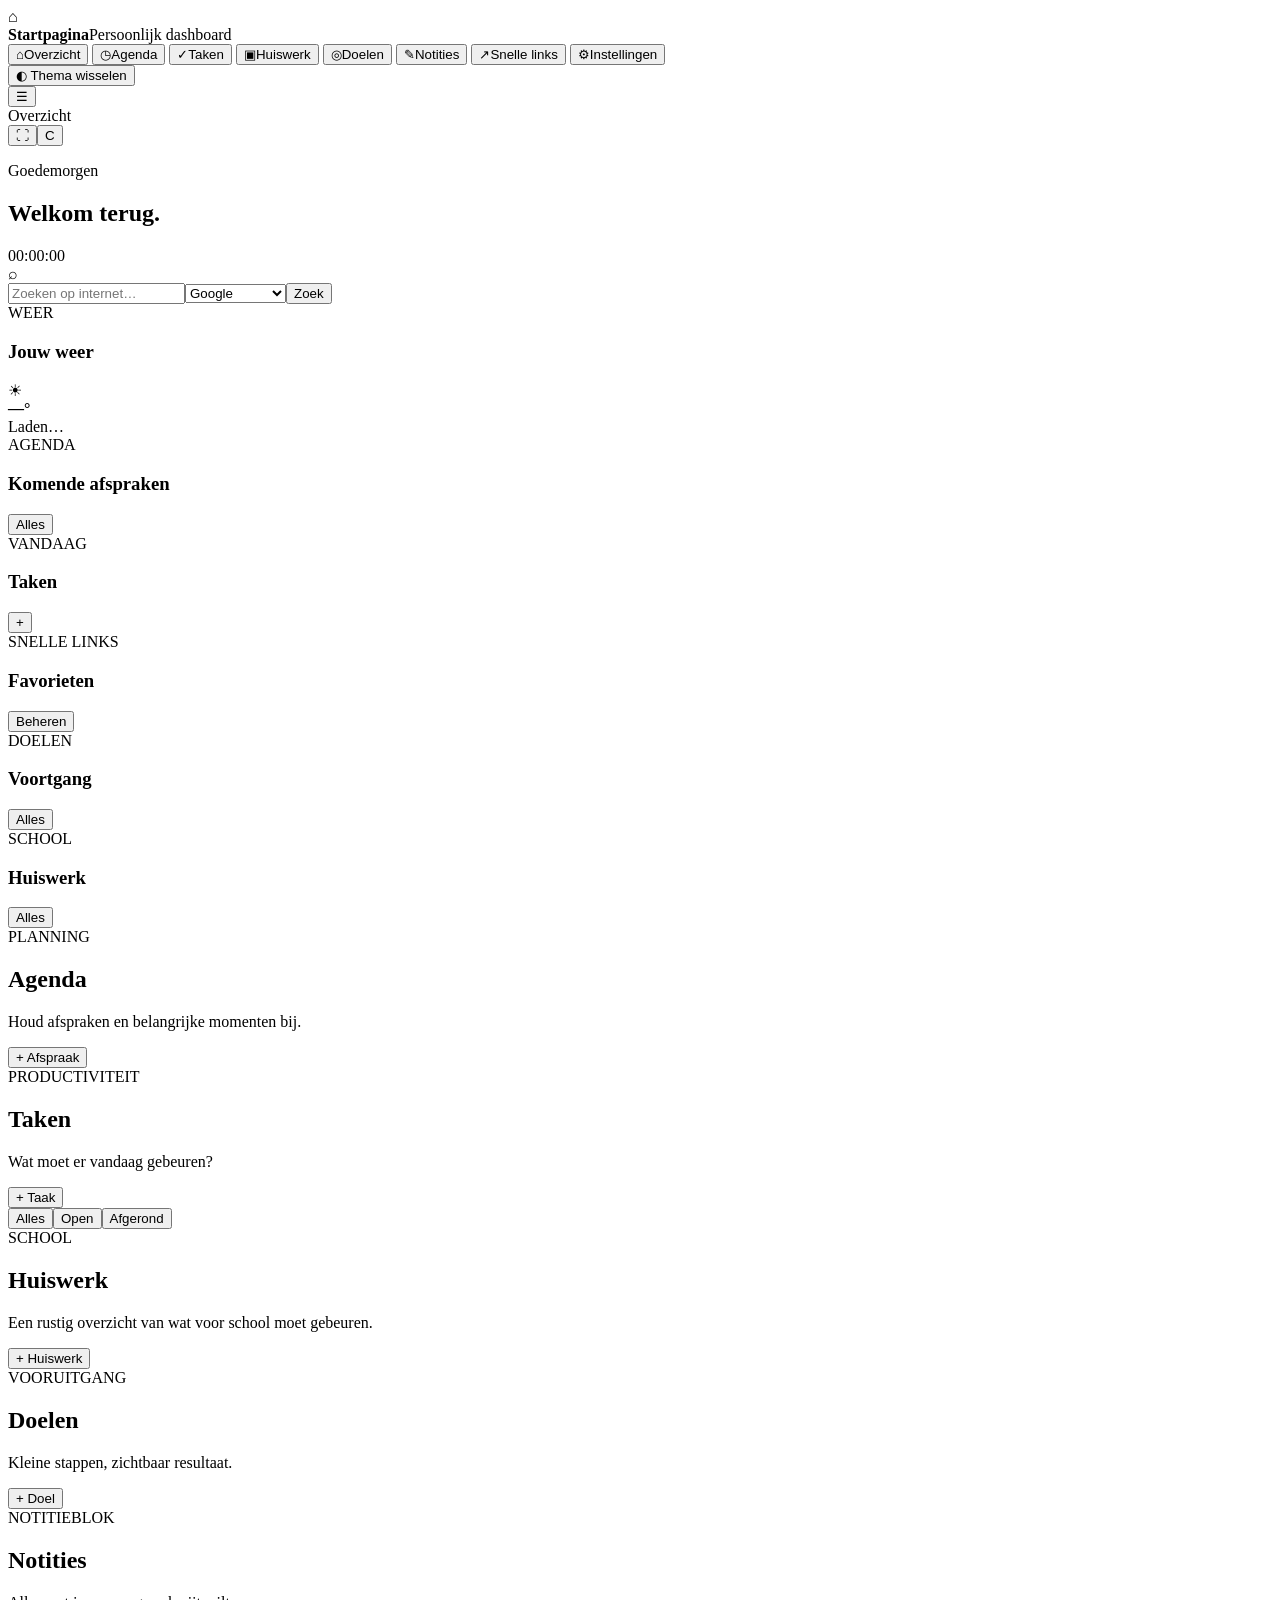
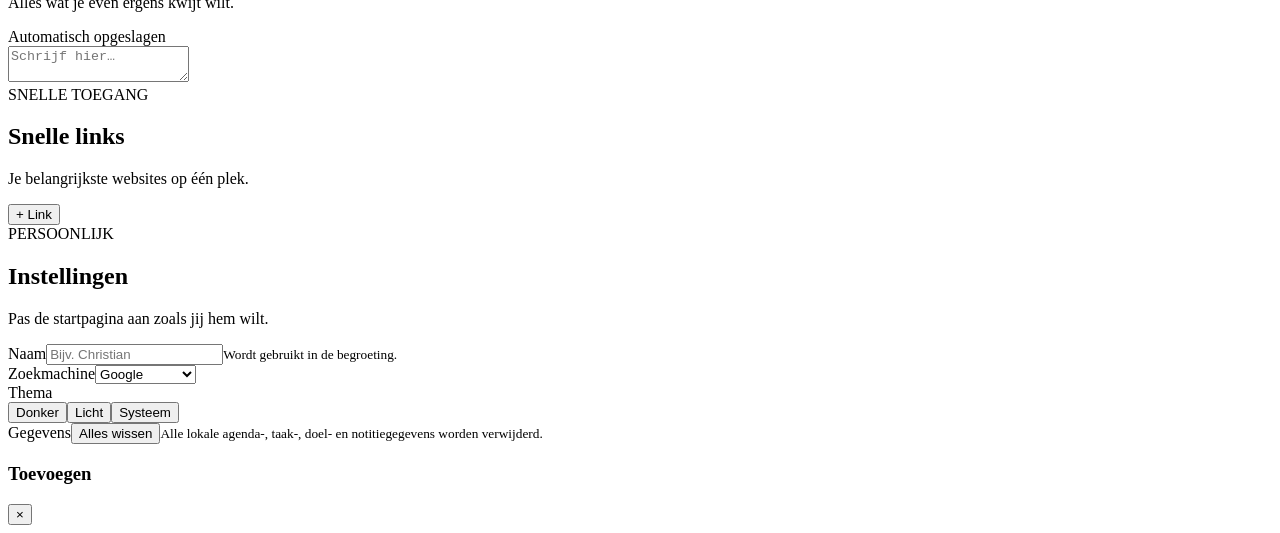
==== index.html @ 48f43acd "Build complete Firefox startpage" ====
<!doctype html>
<html lang="nl">
<head>
<meta charset="utf-8">
<meta name="viewport" content="width=device-width,initial-scale=1">
<meta name="theme-color" content="#0b0f14">
<meta name="description" content="Persoonlijke startpagina voor Firefox">
<title>Mijn Startpagina</title>
<link rel="preconnect" href="https://fonts.googleapis.com">
<link rel="preconnect" href="https://fonts.gstatic.com" crossorigin>
<link href="https://fonts.googleapis.com/css2?family=Inter:wght@400;500;600;700;800&display=swap" rel="stylesheet">
<link rel="stylesheet" href="style.css">
</head>
<body>
<div class="app">
  <aside class="sidebar" id="sidebar">
    <div class="brand"><div class="brand-mark">⌂</div><div><strong>Startpagina</strong><span>Persoonlijk dashboard</span></div></div>
    <nav id="nav">
      <button class="nav-item active" data-view="home"><span>⌂</span>Overzicht</button>
      <button class="nav-item" data-view="agenda"><span>◷</span>Agenda</button>
      <button class="nav-item" data-view="tasks"><span>✓</span>Taken</button>
      <button class="nav-item" data-view="homework"><span>▣</span>Huiswerk</button>
      <button class="nav-item" data-view="goals"><span>◎</span>Doelen</button>
      <button class="nav-item" data-view="notes"><span>✎</span>Notities</button>
      <button class="nav-item" data-view="links"><span>↗</span>Snelle links</button>
      <button class="nav-item" data-view="settings"><span>⚙</span>Instellingen</button>
    </nav>
    <div class="sidebar-bottom"><button class="collapse" id="themeBtn">◐ <span>Thema wisselen</span></button></div>
  </aside>

  <main class="main">
    <header class="topbar">
      <button class="menu" id="menuBtn">☰</button>
      <div class="breadcrumb" id="breadcrumb">Overzicht</div>
      <div class="top-actions"><button class="icon-btn" id="focusBtn" title="Focusmodus">⛶</button><button class="avatar">C</button></div>
    </header>

    <div class="content">
      <section class="view active" id="view-home">
        <div class="hero">
          <div><p class="eyebrow" id="greeting">Goedemorgen</p><h1>Welkom terug<span class="dot">.</span></h1><p class="muted" id="todayText"></p></div>
          <div class="clock" id="clock">00:00:00</div>
        </div>

        <div class="search-card">
          <div class="search-icon">⌕</div><input id="search" autocomplete="off" placeholder="Zoeken op internet…"><select id="engine" aria-label="Zoekmachine"><option value="https://www.google.com/search?q=">Google</option><option value="https://www.bing.com/search?q=">Bing</option><option value="https://duckduckgo.com/?q=">DuckDuckGo</option></select><button id="searchBtn">Zoek</button>
        </div>

        <div class="grid widgets" id="homeWidgets">
          <article class="card widget" data-widget="weather"><div class="card-head"><div><span class="kicker">WEER</span><h3 id="weatherPlace">Jouw weer</h3></div><span class="weather-icon" id="weatherIcon">☀</span></div><div class="weather-main"><strong id="temperature">—°</strong><div><span id="weatherText">Laden…</span><small id="weatherExtra"></small></div></div></article>
          <article class="card widget" data-widget="agenda"><div class="card-head"><div><span class="kicker">AGENDA</span><h3>Komende afspraken</h3></div><button class="link-btn" data-go="agenda">Alles</button></div><div id="agendaPreview" class="list"></div></article>
          <article class="card widget" data-widget="tasks"><div class="card-head"><div><span class="kicker">VANDAAG</span><h3>Taken</h3></div><button class="add-btn" data-add="task">+</button></div><div id="taskPreview" class="list"></div></article>
          <article class="card widget wide" data-widget="quick"><div class="card-head"><div><span class="kicker">SNELLE LINKS</span><h3>Favorieten</h3></div><button class="link-btn" data-go="links">Beheren</button></div><div class="quick-grid" id="quickPreview"></div></article>
          <article class="card widget" data-widget="goals"><div class="card-head"><div><span class="kicker">DOELEN</span><h3>Voortgang</h3></div><button class="link-btn" data-go="goals">Alles</button></div><div id="goalPreview"></div></article>
          <article class="card widget" data-widget="homework"><div class="card-head"><div><span class="kicker">SCHOOL</span><h3>Huiswerk</h3></div><button class="link-btn" data-go="homework">Alles</button></div><div id="homeworkPreview" class="list"></div></article>
        </div>
      </section>

      <section class="view" id="view-agenda"><div class="page-head"><div><span class="kicker">PLANNING</span><h2>Agenda</h2><p class="muted">Houd afspraken en belangrijke momenten bij.</p></div><button class="primary" data-add="event">+ Afspraak</button></div><div id="agendaList" class="cards-list"></div></section>
      <section class="view" id="view-tasks"><div class="page-head"><div><span class="kicker">PRODUCTIVITEIT</span><h2>Taken</h2><p class="muted">Wat moet er vandaag gebeuren?</p></div><button class="primary" data-add="task">+ Taak</button></div><div class="toolbar"><button class="filter active" data-filter="all">Alles</button><button class="filter" data-filter="open">Open</button><button class="filter" data-filter="done">Afgerond</button></div><div id="tasksList" class="cards-list"></div></section>
      <section class="view" id="view-homework"><div class="page-head"><div><span class="kicker">SCHOOL</span><h2>Huiswerk</h2><p class="muted">Een rustig overzicht van wat voor school moet gebeuren.</p></div><button class="primary" data-add="homework">+ Huiswerk</button></div><div id="homeworkList" class="cards-list"></div></section>
      <section class="view" id="view-goals"><div class="page-head"><div><span class="kicker">VOORUITGANG</span><h2>Doelen</h2><p class="muted">Kleine stappen, zichtbaar resultaat.</p></div><button class="primary" data-add="goal">+ Doel</button></div><div id="goalsList" class="goal-grid"></div></section>
      <section class="view" id="view-notes"><div class="page-head"><div><span class="kicker">NOTITIEBLOK</span><h2>Notities</h2><p class="muted">Alles wat je even ergens kwijt wilt.</p></div><span class="save-state" id="noteState">Automatisch opgeslagen</span></div><textarea id="notes" class="notes" placeholder="Schrijf hier…"></textarea></section>
      <section class="view" id="view-links"><div class="page-head"><div><span class="kicker">SNELLE TOEGANG</span><h2>Snelle links</h2><p class="muted">Je belangrijkste websites op één plek.</p></div><button class="primary" data-add="link">+ Link</button></div><div id="linksList" class="link-grid"></div></section>
      <section class="view" id="view-settings"><div class="page-head"><div><span class="kicker">PERSOONLIJK</span><h2>Instellingen</h2><p class="muted">Pas de startpagina aan zoals jij hem wilt.</p></div></div><div class="settings-grid">
        <div class="card setting"><label>Naam</label><input id="nameSetting" placeholder="Bijv. Christian"><small>Wordt gebruikt in de begroeting.</small></div>
        <div class="card setting"><label>Zoekmachine</label><select id="engineSetting"><option value="https://www.google.com/search?q=">Google</option><option value="https://www.bing.com/search?q=">Bing</option><option value="https://duckduckgo.com/?q=">DuckDuckGo</option></select></div>
        <div class="card setting"><label>Thema</label><div class="segmented"><button data-theme="dark">Donker</button><button data-theme="light">Licht</button><button data-theme="system">Systeem</button></div></div>
        <div class="card setting"><label>Gegevens</label><button class="danger" id="resetBtn">Alles wissen</button><small>Alle lokale agenda-, taak-, doel- en notitiegegevens worden verwijderd.</small></div>
      </div></section>
    </div>
  </main>
</div>

<div class="modal-backdrop" id="modal"><div class="modal"><div class="modal-head"><h3 id="modalTitle">Toevoegen</h3><button id="modalClose">×</button></div><form id="modalForm"></form></div></div>
<div class="toast" id="toast"></div>
<script src="script.js"></script>
</body>
</html>
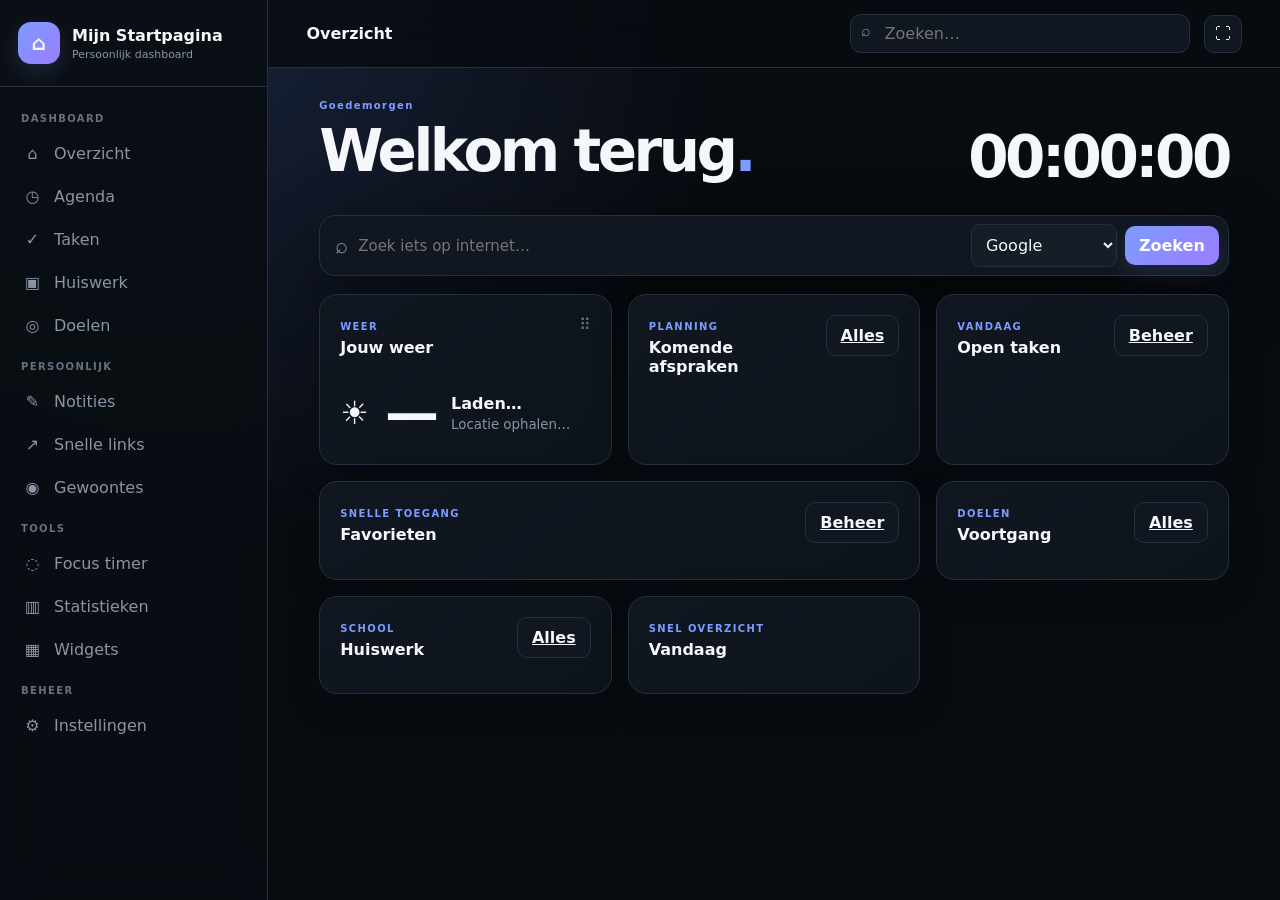
==== commit 096c1883: "Rebuild dashboard entry page for multi-page system" ====
--- a/index.html
+++ b/index.html
@@ -1,79 +1 @@
-<!doctype html>
-<html lang="nl">
-<head>
-<meta charset="utf-8">
-<meta name="viewport" content="width=device-width,initial-scale=1">
-<meta name="theme-color" content="#0b0f14">
-<meta name="description" content="Persoonlijke startpagina voor Firefox">
-<title>Mijn Startpagina</title>
-<link rel="preconnect" href="https://fonts.googleapis.com">
-<link rel="preconnect" href="https://fonts.gstatic.com" crossorigin>
-<link href="https://fonts.googleapis.com/css2?family=Inter:wght@400;500;600;700;800&display=swap" rel="stylesheet">
-<link rel="stylesheet" href="style.css">
-</head>
-<body>
-<div class="app">
-  <aside class="sidebar" id="sidebar">
-    <div class="brand"><div class="brand-mark">⌂</div><div><strong>Startpagina</strong><span>Persoonlijk dashboard</span></div></div>
-    <nav id="nav">
-      <button class="nav-item active" data-view="home"><span>⌂</span>Overzicht</button>
-      <button class="nav-item" data-view="agenda"><span>◷</span>Agenda</button>
-      <button class="nav-item" data-view="tasks"><span>✓</span>Taken</button>
-      <button class="nav-item" data-view="homework"><span>▣</span>Huiswerk</button>
-      <button class="nav-item" data-view="goals"><span>◎</span>Doelen</button>
-      <button class="nav-item" data-view="notes"><span>✎</span>Notities</button>
-      <button class="nav-item" data-view="links"><span>↗</span>Snelle links</button>
-      <button class="nav-item" data-view="settings"><span>⚙</span>Instellingen</button>
-    </nav>
-    <div class="sidebar-bottom"><button class="collapse" id="themeBtn">◐ <span>Thema wisselen</span></button></div>
-  </aside>
-
-  <main class="main">
-    <header class="topbar">
-      <button class="menu" id="menuBtn">☰</button>
-      <div class="breadcrumb" id="breadcrumb">Overzicht</div>
-      <div class="top-actions"><button class="icon-btn" id="focusBtn" title="Focusmodus">⛶</button><button class="avatar">C</button></div>
-    </header>
-
-    <div class="content">
-      <section class="view active" id="view-home">
-        <div class="hero">
-          <div><p class="eyebrow" id="greeting">Goedemorgen</p><h1>Welkom terug<span class="dot">.</span></h1><p class="muted" id="todayText"></p></div>
-          <div class="clock" id="clock">00:00:00</div>
-        </div>
-
-        <div class="search-card">
-          <div class="search-icon">⌕</div><input id="search" autocomplete="off" placeholder="Zoeken op internet…"><select id="engine" aria-label="Zoekmachine"><option value="https://www.google.com/search?q=">Google</option><option value="https://www.bing.com/search?q=">Bing</option><option value="https://duckduckgo.com/?q=">DuckDuckGo</option></select><button id="searchBtn">Zoek</button>
-        </div>
-
-        <div class="grid widgets" id="homeWidgets">
-          <article class="card widget" data-widget="weather"><div class="card-head"><div><span class="kicker">WEER</span><h3 id="weatherPlace">Jouw weer</h3></div><span class="weather-icon" id="weatherIcon">☀</span></div><div class="weather-main"><strong id="temperature">—°</strong><div><span id="weatherText">Laden…</span><small id="weatherExtra"></small></div></div></article>
-          <article class="card widget" data-widget="agenda"><div class="card-head"><div><span class="kicker">AGENDA</span><h3>Komende afspraken</h3></div><button class="link-btn" data-go="agenda">Alles</button></div><div id="agendaPreview" class="list"></div></article>
-          <article class="card widget" data-widget="tasks"><div class="card-head"><div><span class="kicker">VANDAAG</span><h3>Taken</h3></div><button class="add-btn" data-add="task">+</button></div><div id="taskPreview" class="list"></div></article>
-          <article class="card widget wide" data-widget="quick"><div class="card-head"><div><span class="kicker">SNELLE LINKS</span><h3>Favorieten</h3></div><button class="link-btn" data-go="links">Beheren</button></div><div class="quick-grid" id="quickPreview"></div></article>
-          <article class="card widget" data-widget="goals"><div class="card-head"><div><span class="kicker">DOELEN</span><h3>Voortgang</h3></div><button class="link-btn" data-go="goals">Alles</button></div><div id="goalPreview"></div></article>
-          <article class="card widget" data-widget="homework"><div class="card-head"><div><span class="kicker">SCHOOL</span><h3>Huiswerk</h3></div><button class="link-btn" data-go="homework">Alles</button></div><div id="homeworkPreview" class="list"></div></article>
-        </div>
-      </section>
-
-      <section class="view" id="view-agenda"><div class="page-head"><div><span class="kicker">PLANNING</span><h2>Agenda</h2><p class="muted">Houd afspraken en belangrijke momenten bij.</p></div><button class="primary" data-add="event">+ Afspraak</button></div><div id="agendaList" class="cards-list"></div></section>
-      <section class="view" id="view-tasks"><div class="page-head"><div><span class="kicker">PRODUCTIVITEIT</span><h2>Taken</h2><p class="muted">Wat moet er vandaag gebeuren?</p></div><button class="primary" data-add="task">+ Taak</button></div><div class="toolbar"><button class="filter active" data-filter="all">Alles</button><button class="filter" data-filter="open">Open</button><button class="filter" data-filter="done">Afgerond</button></div><div id="tasksList" class="cards-list"></div></section>
-      <section class="view" id="view-homework"><div class="page-head"><div><span class="kicker">SCHOOL</span><h2>Huiswerk</h2><p class="muted">Een rustig overzicht van wat voor school moet gebeuren.</p></div><button class="primary" data-add="homework">+ Huiswerk</button></div><div id="homeworkList" class="cards-list"></div></section>
-      <section class="view" id="view-goals"><div class="page-head"><div><span class="kicker">VOORUITGANG</span><h2>Doelen</h2><p class="muted">Kleine stappen, zichtbaar resultaat.</p></div><button class="primary" data-add="goal">+ Doel</button></div><div id="goalsList" class="goal-grid"></div></section>
-      <section class="view" id="view-notes"><div class="page-head"><div><span class="kicker">NOTITIEBLOK</span><h2>Notities</h2><p class="muted">Alles wat je even ergens kwijt wilt.</p></div><span class="save-state" id="noteState">Automatisch opgeslagen</span></div><textarea id="notes" class="notes" placeholder="Schrijf hier…"></textarea></section>
-      <section class="view" id="view-links"><div class="page-head"><div><span class="kicker">SNELLE TOEGANG</span><h2>Snelle links</h2><p class="muted">Je belangrijkste websites op één plek.</p></div><button class="primary" data-add="link">+ Link</button></div><div id="linksList" class="link-grid"></div></section>
-      <section class="view" id="view-settings"><div class="page-head"><div><span class="kicker">PERSOONLIJK</span><h2>Instellingen</h2><p class="muted">Pas de startpagina aan zoals jij hem wilt.</p></div></div><div class="settings-grid">
-        <div class="card setting"><label>Naam</label><input id="nameSetting" placeholder="Bijv. Christian"><small>Wordt gebruikt in de begroeting.</small></div>
-        <div class="card setting"><label>Zoekmachine</label><select id="engineSetting"><option value="https://www.google.com/search?q=">Google</option><option value="https://www.bing.com/search?q=">Bing</option><option value="https://duckduckgo.com/?q=">DuckDuckGo</option></select></div>
-        <div class="card setting"><label>Thema</label><div class="segmented"><button data-theme="dark">Donker</button><button data-theme="light">Licht</button><button data-theme="system">Systeem</button></div></div>
-        <div class="card setting"><label>Gegevens</label><button class="danger" id="resetBtn">Alles wissen</button><small>Alle lokale agenda-, taak-, doel- en notitiegegevens worden verwijderd.</small></div>
-      </div></section>
-    </div>
-  </main>
-</div>
-
-<div class="modal-backdrop" id="modal"><div class="modal"><div class="modal-head"><h3 id="modalTitle">Toevoegen</h3><button id="modalClose">×</button></div><form id="modalForm"></form></div></div>
-<div class="toast" id="toast"></div>
-<script src="script.js"></script>
-</body>
-</html>+<!doctype html><html lang="nl"><head><meta charset="utf-8"><meta name="viewport" content="width=device-width,initial-scale=1"><title>Overzicht · Mijn Startpagina</title><link rel="stylesheet" href="style.css"></head><body data-page="dashboard"><div class="app"><aside class="sidebar"><div class="brand"><div class="brand-mark">⌂</div><div><strong>Mijn Startpagina</strong><span>Persoonlijk dashboard</span></div></div><div class="nav-scroll"><div class="nav-section">DASHBOARD</div><a class="nav-item" data-page="dashboard" href="index.html"><span class="ico">⌂</span>Overzicht</a><a class="nav-item" data-page="agenda" href="agenda.html"><span class="ico">◷</span>Agenda</a><a class="nav-item" data-page="tasks" href="tasks.html"><span class="ico">✓</span>Taken</a><a class="nav-item" data-page="homework" href="homework.html"><span class="ico">▣</span>Huiswerk</a><a class="nav-item" data-page="goals" href="goals.html"><span class="ico">◎</span>Doelen</a><div class="nav-section">PERSOONLIJK</div><a class="nav-item" data-page="notes" href="notes.html"><span class="ico">✎</span>Notities</a><a class="nav-item" data-page="links" href="links.html"><span class="ico">↗</span>Snelle links</a><a class="nav-item" data-page="habits" href="habits.html"><span class="ico">◉</span>Gewoontes</a><div class="nav-section">TOOLS</div><a class="nav-item" data-page="focus" href="focus.html"><span class="ico">◌</span>Focus timer</a><a class="nav-item" data-page="analytics" href="analytics.html"><span class="ico">▥</span>Statistieken</a><a class="nav-item" data-page="widgets" href="widgets.html"><span class="ico">▦</span>Widgets</a><div class="nav-section">BEHEER</div><a class="nav-item" data-page="settings" href="settings.html"><span class="ico">⚙</span>Instellingen</a></div></aside><main class="main"><header class="topbar"><button class="menu" id="menuBtn">☰</button><div class="crumb">Overzicht</div><div class="top-search"><span>⌕</span><input id="topSearch" placeholder="Zoeken…"></div><button class="icon-btn" id="focusBtn">⛶</button></header><div class="content"><section class="page active"><div class="hero"><div><div class="eyebrow" id="greeting">Goedemorgen</div><h1>Welkom terug<span class="dot">.</span></h1><div class="date-line" id="dateLine"></div></div><div class="clock" id="clock">00:00:00</div></div><div class="search-card"><span class="search-symbol">⌕</span><input id="search" placeholder="Zoek iets op internet…"><select id="engine" class="select"><option value="https://www.google.com/search?q=">Google</option><option value="https://www.bing.com/search?q=">Bing</option><option value="https://duckduckgo.com/?q=">DuckDuckGo</option></select><button class="btn primary" id="searchBtn">Zoeken</button></div><div class="grid widget-grid" id="widgetGrid"><article class="card widget" data-widget="weather"><div class="card-head"><div><span class="kicker">WEER</span><h3 id="weatherPlace">Jouw weer</h3></div><span class="drag-handle">⠿</span></div><div class="weather-big"><span class="weather-icon" id="weatherIcon">☀️</span><strong class="weather-temp" id="weatherTemp">—</strong><div class="weather-meta"><strong id="weatherText">Laden…</strong><small id="weatherExtra" class="muted">Locatie ophalen…</small></div></div></article><article class="card widget" data-widget="agenda"><div class="card-head"><div><span class="kicker">PLANNING</span><h3>Komende afspraken</h3></div><a class="btn" href="agenda.html">Alles</a></div><div id="agendaPreview" class="list"></div></article><article class="card widget" data-widget="tasks"><div class="card-head"><div><span class="kicker">VANDAAG</span><h3>Open taken</h3></div><a class="btn" href="tasks.html">Beheer</a></div><div id="taskPreview" class="list"></div></article><article class="card widget wide" data-widget="quick"><div class="card-head"><div><span class="kicker">SNELLE TOEGANG</span><h3>Favorieten</h3></div><a class="btn" href="links.html">Beheer</a></div><div id="quickPreview" class="quick-grid"></div></article><article class="card widget" data-widget="goals"><div class="card-head"><div><span class="kicker">DOELEN</span><h3>Voortgang</h3></div><a class="btn" href="goals.html">Alles</a></div><div id="goalPreview"></div></article><article class="card widget" data-widget="homework"><div class="card-head"><div><span class="kicker">SCHOOL</span><h3>Huiswerk</h3></div><a class="btn" href="homework.html">Alles</a></div><div id="homeworkPreview" class="list"></div></article><article class="card widget" data-widget="stats"><div class="card-head"><div><span class="kicker">SNEL OVERZICHT</span><h3>Vandaag</h3></div></div><div id="dashboardStats" class="list"></div></article></div></section></div></main></div><div class="toast" id="toast"></div><script src="app.js"></script><script>engine.value=state.engine;searchBtn.onclick=()=>{let q=search.value.trim();if(q)location.href=state.engine+encodeURIComponent(q)};search.onkeydown=e=>{if(e.key==='Enter')searchBtn.click()}</script></body></html>
--- a/style.css
+++ b/style.css
@@ -0,0 +1 @@
+:root{--bg:#080b10;--bg2:#0c1118;--sidebar:#0a0e14;--panel:#101720;--panel2:#151d27;--panel3:#1a2430;--text:#f5f7fb;--muted:#8995a5;--muted2:#647181;--line:#24303d;--accent:#7c9cff;--accent2:#9b7cff;--good:#55d6a0;--warn:#f3c969;--danger:#ff7180;--shadow:0 24px 70px #0007;--radius:18px}*{box-sizing:border-box}html{scroll-behavior:smooth}body{margin:0;min-height:100vh;background:radial-gradient(circle at 15% 0%,#18233a 0,#080b10 38%),var(--bg);color:var(--text);font-family:Inter,system-ui,-apple-system,sans-serif}body.light{--bg:#f3f6fa;--bg2:#eef2f7;--sidebar:#fff;--panel:#fff;--panel2:#f2f5f8;--panel3:#e9eef4;--text:#111722;--muted:#657181;--muted2:#8995a5;--line:#dce3eb;--shadow:0 20px 60px #18223516;background:var(--bg)}button,input,select,textarea{font:inherit}button{cursor:pointer}a{color:inherit}.app{min-height:100vh;display:flex}.sidebar{position:fixed;inset:0 auto 0 0;width:268px;background:color-mix(in srgb,var(--sidebar) 94%,transparent);border-right:1px solid var(--line);display:flex;flex-direction:column;z-index:50;backdrop-filter:blur(18px)}.brand{padding:22px 18px;border-bottom:1px solid var(--line);display:flex;gap:12px;align-items:center}.brand-mark{width:42px;height:42px;border-radius:13px;display:grid;place-items:center;background:linear-gradient(135deg,var(--accent),var(--accent2));font-weight:900;font-size:20px;box-shadow:0 8px 25px #7c9cff30}.brand strong{display:block}.brand span{display:block;font-size:11px;color:var(--muted);margin-top:3px}.nav-scroll{overflow-y:auto;overflow-x:hidden;flex:1;padding:13px 10px;scrollbar-width:thin}.nav-section{font-size:10px;letter-spacing:.14em;color:var(--muted2);font-weight:800;padding:13px 11px 7px}.nav-item{width:100%;border:0;background:transparent;color:var(--muted);display:flex;align-items:center;gap:11px;padding:11px 12px;border-radius:11px;margin:2px 0;text-align:left;transition:.16s;text-decoration:none}.nav-item .ico{width:21px;text-align:center;font-size:16px}.nav-item:hover{background:#ffffff09;color:var(--text);transform:translateX(1px)}.nav-item.active{background:linear-gradient(90deg,#7c9cff18,#9b7cff10);color:var(--text);box-shadow:inset 3px 0 var(--accent)}.sidebar-footer{border-top:1px solid var(--line);padding:12px}.mini-profile{display:flex;align-items:center;gap:10px;padding:9px;border-radius:12px;background:#ffffff05}.avatar{width:35px;height:35px;border-radius:10px;background:linear-gradient(135deg,var(--accent),var(--accent2));display:grid;place-items:center;font-weight:800}.mini-profile small{color:var(--muted);display:block;margin-top:2px}.main{margin-left:268px;width:calc(100% - 268px);min-width:0;min-height:100vh}.topbar{position:sticky;top:0;height:68px;display:flex;align-items:center;gap:14px;padding:0 clamp(18px,3vw,42px);background:color-mix(in srgb,var(--bg) 82%,transparent);border-bottom:1px solid var(--line);backdrop-filter:blur(18px);z-index:40}.menu{display:none;border:0;background:none;color:var(--text);font-size:22px}.crumb{font-weight:750}.top-search{margin-left:auto;max-width:340px;width:30vw;position:relative}.top-search input{width:100%;background:var(--panel);border:1px solid var(--line);color:var(--text);border-radius:11px;padding:9px 12px 9px 34px;outline:0}.top-search span{position:absolute;left:11px;top:7px;color:var(--muted)}.top-actions{display:flex;gap:8px}.icon-btn{width:38px;height:38px;border:1px solid var(--line);background:var(--panel);color:var(--text);border-radius:10px}.content{max-width:1500px;margin:auto;padding:32px clamp(18px,4vw,52px) 70px}.page-title{display:flex;justify-content:space-between;gap:18px;align-items:flex-end;margin-bottom:25px}.page-title h1{font-size:clamp(30px,4vw,48px);letter-spacing:-.05em;margin:4px 0}.page-title p{color:var(--muted);margin:0;line-height:1.6}.actions{display:flex;gap:8px;flex-wrap:wrap}.btn{border:1px solid var(--line);background:var(--panel);color:var(--text);border-radius:10px;padding:10px 14px;font-weight:700}.btn:hover{background:var(--panel2)}.btn.primary{border:0;background:linear-gradient(135deg,var(--accent),var(--accent2));color:white;box-shadow:0 10px 24px #7c9cff22}.btn.danger{color:var(--danger);border-color:#ff718033;background:#ff718010}.grid{display:grid;gap:16px}.grid-2{grid-template-columns:repeat(2,minmax(0,1fr))}.grid-4{grid-template-columns:repeat(4,minmax(0,1fr))}.card{background:linear-gradient(145deg,var(--panel),color-mix(in srgb,var(--panel) 85%,#000));border:1px solid var(--line);border-radius:var(--radius);padding:20px;box-shadow:0 12px 40px #0002}.card:hover{border-color:color-mix(in srgb,var(--accent) 28%,var(--line))}.card-head{display:flex;justify-content:space-between;gap:15px;align-items:flex-start}.card h3{margin:4px 0 0;font-size:16px}.muted{color:var(--muted)}.kicker,.eyebrow{color:var(--accent);font-size:10px;letter-spacing:.14em;font-weight:850}.hero{display:grid;grid-template-columns:1fr auto;gap:25px;align-items:end;margin-bottom:24px}.hero h1{font-size:clamp(34px,5vw,58px);letter-spacing:-.06em;margin:6px 0}.hero .dot{color:var(--accent)}.clock{font-size:clamp(34px,5vw,58px);font-weight:800;letter-spacing:-.06em}.date-line{color:var(--muted)}.search-card{display:flex;align-items:center;gap:8px;background:var(--panel);border:1px solid var(--line);padding:8px 9px 8px 15px;border-radius:16px;box-shadow:var(--shadow);margin-bottom:18px}.search-symbol{font-size:22px;color:var(--muted)}.search-card input{flex:1;min-width:0;border:0;outline:0;background:none;color:var(--text);font-size:15px}.select,.input,.setting input,.setting select,.modal input,.modal select,.modal textarea{border:1px solid var(--line);background:var(--panel2);color:var(--text);border-radius:9px;padding:10px;outline:0}.widget-grid{grid-template-columns:repeat(12,minmax(0,1fr));align-items:stretch}.widget{grid-column:span 4;min-width:0;position:relative}.widget.wide{grid-column:span 8}.widget.dragging{opacity:.45}.drag-handle{color:var(--muted2);cursor:grab}.weather-big{display:flex;align-items:center;gap:16px;margin-top:24px}.weather-temp{font-size:54px;font-weight:850;letter-spacing:-.07em}.weather-icon{font-size:32px}.weather-meta{display:grid;gap:4px}.list{display:grid;gap:8px;margin-top:14px}.list-row{display:flex;gap:10px;align-items:center;padding:10px 0;border-bottom:1px solid #ffffff08}.list-row:last-child{border-bottom:0}.row-main{flex:1;min-width:0}.row-main strong{display:block;white-space:nowrap;overflow:hidden;text-overflow:ellipsis}.row-main small{display:block;color:var(--muted);margin-top:3px}.check{width:21px;height:21px;border:1px solid #566477;background:transparent;border-radius:6px;color:white;flex:0 0 auto}.check.done{background:var(--good);border-color:var(--good)}.quick-grid{display:grid;grid-template-columns:repeat(4,1fr);gap:9px;margin-top:15px}.quick{min-height:78px;border:1px solid var(--line);border-radius:12px;background:#ffffff03;text-decoration:none;display:grid;place-items:center;align-content:center;gap:7px;font-size:11px}.quick:hover{background:#ffffff08}.quick b{font-size:21px}.progress{height:9px;background:#ffffff0a;border-radius:99px;overflow:hidden;margin:13px 0 7px}.bar{height:100%;border-radius:99px;background:linear-gradient(90deg,var(--accent),var(--accent2));transition:.3s}.goal-line{display:flex;justify-content:space-between;font-size:12px;color:var(--muted)}.empty{padding:25px;text-align:center;color:var(--muted);border:1px dashed var(--line);border-radius:13px}.toolbar{display:flex;gap:8px;align-items:center;flex-wrap:wrap;margin-bottom:16px}.filter{border:1px solid var(--line);background:var(--panel);color:var(--muted);border-radius:9px;padding:8px 12px}.filter.active{color:var(--text);background:var(--panel2)}.search-inline{flex:1;min-width:200px;background:var(--panel);border:1px solid var(--line);color:var(--text);border-radius:9px;padding:9px 11px;outline:0}.items{display:grid;gap:10px}.item{display:flex;align-items:center;gap:13px;padding:15px 16px;background:var(--panel);border:1px solid var(--line);border-radius:14px}.item-main{flex:1;min-width:0}.item-main strong{display:block}.item-main small{display:block;color:var(--muted);margin-top:4px}.item-actions{display:flex;gap:6px;flex-wrap:wrap}.tag{display:inline-flex;border:1px solid var(--line);background:#ffffff05;color:var(--muted);padding:4px 8px;border-radius:99px;font-size:10px;font-weight:750}.calendar{display:grid;grid-template-columns:repeat(7,1fr);gap:7px}.cal-head{text-align:center;color:var(--muted);font-size:11px;font-weight:800;padding:8px}.cal-day{min-height:105px;border:1px solid var(--line);border-radius:11px;background:var(--panel);padding:9px}.cal-day.muted-day{opacity:.45}.cal-day.today{border-color:var(--accent);box-shadow:inset 0 0 0 1px #7c9cff22}.day-number{font-weight:800}.day-events{display:grid;gap:4px;margin-top:8px}.day-event{font-size:10px;padding:4px 5px;border-radius:5px;background:#7c9cff15;color:var(--accent);white-space:nowrap;overflow:hidden;text-overflow:ellipsis}.month-nav{display:flex;align-items:center;gap:10px}.month-nav h2{margin:0;min-width:180px;text-align:center}.goal-grid,.link-grid,.habit-grid{display:grid;grid-template-columns:repeat(3,minmax(0,1fr));gap:15px}.goal-controls{display:flex;gap:7px;margin-top:13px}.goal-controls input{flex:1}.link-card{display:flex;align-items:center;gap:12px}.link-symbol{width:43px;height:43px;display:grid;place-items:center;border-radius:12px;background:#ffffff08;font-weight:800}.link-info{flex:1;min-width:0}.link-info strong,.link-info small{display:block;white-space:nowrap;overflow:hidden;text-overflow:ellipsis}.link-info small{color:var(--muted);margin-top:4px}.notes-layout{display:grid;grid-template-columns:280px 1fr;min-height:650px;border:1px solid var(--line);border-radius:16px;overflow:hidden;background:var(--panel)}.note-list{border-right:1px solid var(--line);overflow:auto}.note-list-head{padding:12px;border-bottom:1px solid var(--line)}.note-list-head input{width:100%;background:var(--panel2);border:1px solid var(--line);color:var(--text);padding:9px;border-radius:9px;outline:0}.note-item{padding:13px 15px;border:0;border-bottom:1px solid #ffffff08;background:none;color:var(--text);width:100%;text-align:left}.note-item.active{background:#7c9cff12}.note-item strong,.note-item small{display:block;white-space:nowrap;overflow:hidden;text-overflow:ellipsis}.note-item small{color:var(--muted);margin-top:4px}.note-editor{display:flex;flex-direction:column}.note-editor input{font-size:22px;font-weight:800;background:none;border:0;border-bottom:1px solid var(--line);color:var(--text);padding:19px;outline:0}.note-editor textarea{flex:1;min-height:500px;resize:none;background:none;border:0;color:var(--text);padding:20px;outline:0;line-height:1.75}.note-toolbar{padding:9px 15px;border-top:1px solid var(--line);color:var(--muted);font-size:11px}.settings-grid{display:grid;grid-template-columns:repeat(2,minmax(0,1fr));gap:15px}.setting{display:flex;flex-direction:column;gap:9px}.setting label{font-weight:800}.setting small{color:var(--muted);line-height:1.5}.segmented{display:flex;gap:5px}.segmented button{flex:1;border:1px solid var(--line);background:transparent;color:var(--muted);padding:9px;border-radius:8px}.segmented button.active{background:#ffffff0b;color:var(--text)}.dropzone{border:1px dashed var(--line);padding:28px;border-radius:14px;text-align:center;color:var(--muted)}.stats-number{font-size:34px;font-weight:850;letter-spacing:-.06em;margin-top:8px}.stat-card{min-height:135px}.chart{display:flex;align-items:flex-end;gap:8px;height:180px;padding-top:20px}.bar-col{flex:1;display:flex;flex-direction:column;align-items:center;justify-content:flex-end;height:100%;gap:6px}.bar-col i{width:100%;max-width:40px;background:linear-gradient(180deg,var(--accent),var(--accent2));border-radius:7px 7px 3px 3px;min-height:3px}.bar-col span{font-size:10px;color:var(--muted)}.timer{display:grid;place-items:center;text-align:center;padding:35px}.timer-display{font-size:clamp(70px,12vw,150px);font-weight:900;letter-spacing:-.08em}.timer-ring{width:min(420px,80vw);aspect-ratio:1;border-radius:50%;display:grid;place-items:center;border:10px solid #ffffff08;box-shadow:inset 0 0 0 2px var(--line)}.timer-controls{display:flex;gap:9px;justify-content:center;margin-top:25px;flex-wrap:wrap}.habit-card{display:grid;gap:12px}.habit-days{display:grid;grid-template-columns:repeat(7,1fr);gap:5px}.habit-day{aspect-ratio:1;border:1px solid var(--line);border-radius:7px;background:#ffffff03;color:var(--muted);font-size:10px}.habit-day.done{background:var(--good);color:#08120e;border-color:var(--good)}.modal-backdrop{position:fixed;inset:0;background:#0009;backdrop-filter:blur(8px);display:none;align-items:center;justify-content:center;padding:18px;z-index:100}.modal-backdrop.open{display:flex}.modal{width:min(560px,100%);max-height:90vh;overflow:auto;background:var(--panel);border:1px solid var(--line);border-radius:18px;padding:20px;box-shadow:var(--shadow)}.modal-head{display:flex;justify-content:space-between;align-items:center;margin-bottom:15px}.modal-head h3{margin:0}.modal-close{border:0;background:none;color:var(--muted);font-size:26px}.form-grid{display:grid;gap:11px}.form-grid label{font-size:12px;color:var(--muted)}.form-grid label input,.form-grid label select,.form-grid label textarea{display:block;margin-top:6px;width:100%}.form-grid textarea{min-height:100px;resize:vertical}.toast{position:fixed;right:20px;bottom:20px;z-index:150;background:var(--text);color:var(--bg);padding:11px 15px;border-radius:10px;font-size:13px;font-weight:750;opacity:0;transform:translateY(15px);pointer-events:none;transition:.2s}.toast.show{opacity:1;transform:none}.drag-note{padding:10px 12px;border:1px dashed var(--line);border-radius:10px;color:var(--muted);font-size:12px}@media(max-width:1050px){.widget{grid-column:span 6}.widget.wide{grid-column:span 12}.grid-4{grid-template-columns:repeat(2,1fr)}.goal-grid,.link-grid,.habit-grid{grid-template-columns:repeat(2,1fr)}}@media(max-width:820px){.sidebar{transform:translateX(-100%);transition:.2s;box-shadow:20px 0 60px #0008}.sidebar.open{transform:none}.main{margin-left:0;width:100%}.menu{display:block}.top-search{display:none}.grid-2,.settings-grid{grid-template-columns:1fr}.notes-layout{grid-template-columns:1fr}.note-list{max-height:230px;border-right:0;border-bottom:1px solid var(--line)}.page-title{align-items:flex-start;flex-direction:column}.calendar{gap:4px}.cal-day{min-height:80px}.day-events{display:none}}@media(max-width:580px){.content{padding:22px 14px 50px}.hero{grid-template-columns:1fr}.clock{font-size:38px}.search-card select{display:none}.widget,.widget.wide{grid-column:1/-1}.quick-grid{grid-template-columns:repeat(2,1fr)}.grid-4,.goal-grid,.link-grid,.habit-grid{grid-template-columns:1fr}.calendar{grid-template-columns:repeat(7,minmax(38px,1fr));overflow:auto}.cal-day{min-width:38px;min-height:58px;padding:6px}.month-nav h2{min-width:0;font-size:17px}.item{align-items:flex-start}.timer-ring{width:85vw}.timer-display{font-size:64px}}
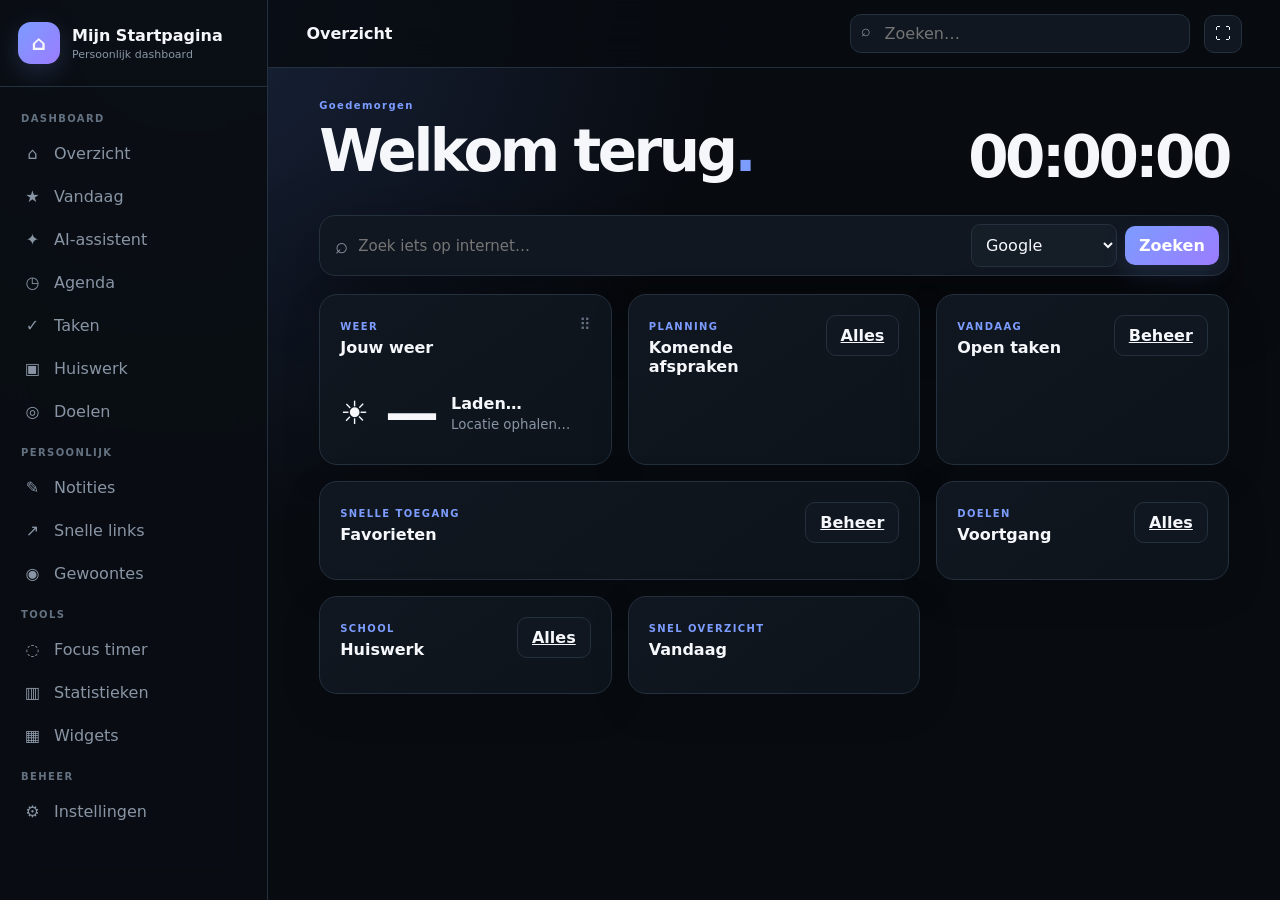
==== commit 6b9bcf2f: "Add Today and AI navigation" ====
--- a/index.html
+++ b/index.html
@@ -1 +1 @@
-<!doctype html><html lang="nl"><head><meta charset="utf-8"><meta name="viewport" content="width=device-width,initial-scale=1"><title>Overzicht · Mijn Startpagina</title><link rel="stylesheet" href="style.css"></head><body data-page="dashboard"><div class="app"><aside class="sidebar"><div class="brand"><div class="brand-mark">⌂</div><div><strong>Mijn Startpagina</strong><span>Persoonlijk dashboard</span></div></div><div class="nav-scroll"><div class="nav-section">DASHBOARD</div><a class="nav-item" data-page="dashboard" href="index.html"><span class="ico">⌂</span>Overzicht</a><a class="nav-item" data-page="agenda" href="agenda.html"><span class="ico">◷</span>Agenda</a><a class="nav-item" data-page="tasks" href="tasks.html"><span class="ico">✓</span>Taken</a><a class="nav-item" data-page="homework" href="homework.html"><span class="ico">▣</span>Huiswerk</a><a class="nav-item" data-page="goals" href="goals.html"><span class="ico">◎</span>Doelen</a><div class="nav-section">PERSOONLIJK</div><a class="nav-item" data-page="notes" href="notes.html"><span class="ico">✎</span>Notities</a><a class="nav-item" data-page="links" href="links.html"><span class="ico">↗</span>Snelle links</a><a class="nav-item" data-page="habits" href="habits.html"><span class="ico">◉</span>Gewoontes</a><div class="nav-section">TOOLS</div><a class="nav-item" data-page="focus" href="focus.html"><span class="ico">◌</span>Focus timer</a><a class="nav-item" data-page="analytics" href="analytics.html"><span class="ico">▥</span>Statistieken</a><a class="nav-item" data-page="widgets" href="widgets.html"><span class="ico">▦</span>Widgets</a><div class="nav-section">BEHEER</div><a class="nav-item" data-page="settings" href="settings.html"><span class="ico">⚙</span>Instellingen</a></div></aside><main class="main"><header class="topbar"><button class="menu" id="menuBtn">☰</button><div class="crumb">Overzicht</div><div class="top-search"><span>⌕</span><input id="topSearch" placeholder="Zoeken…"></div><button class="icon-btn" id="focusBtn">⛶</button></header><div class="content"><section class="page active"><div class="hero"><div><div class="eyebrow" id="greeting">Goedemorgen</div><h1>Welkom terug<span class="dot">.</span></h1><div class="date-line" id="dateLine"></div></div><div class="clock" id="clock">00:00:00</div></div><div class="search-card"><span class="search-symbol">⌕</span><input id="search" placeholder="Zoek iets op internet…"><select id="engine" class="select"><option value="https://www.google.com/search?q=">Google</option><option value="https://www.bing.com/search?q=">Bing</option><option value="https://duckduckgo.com/?q=">DuckDuckGo</option></select><button class="btn primary" id="searchBtn">Zoeken</button></div><div class="grid widget-grid" id="widgetGrid"><article class="card widget" data-widget="weather"><div class="card-head"><div><span class="kicker">WEER</span><h3 id="weatherPlace">Jouw weer</h3></div><span class="drag-handle">⠿</span></div><div class="weather-big"><span class="weather-icon" id="weatherIcon">☀️</span><strong class="weather-temp" id="weatherTemp">—</strong><div class="weather-meta"><strong id="weatherText">Laden…</strong><small id="weatherExtra" class="muted">Locatie ophalen…</small></div></div></article><article class="card widget" data-widget="agenda"><div class="card-head"><div><span class="kicker">PLANNING</span><h3>Komende afspraken</h3></div><a class="btn" href="agenda.html">Alles</a></div><div id="agendaPreview" class="list"></div></article><article class="card widget" data-widget="tasks"><div class="card-head"><div><span class="kicker">VANDAAG</span><h3>Open taken</h3></div><a class="btn" href="tasks.html">Beheer</a></div><div id="taskPreview" class="list"></div></article><article class="card widget wide" data-widget="quick"><div class="card-head"><div><span class="kicker">SNELLE TOEGANG</span><h3>Favorieten</h3></div><a class="btn" href="links.html">Beheer</a></div><div id="quickPreview" class="quick-grid"></div></article><article class="card widget" data-widget="goals"><div class="card-head"><div><span class="kicker">DOELEN</span><h3>Voortgang</h3></div><a class="btn" href="goals.html">Alles</a></div><div id="goalPreview"></div></article><article class="card widget" data-widget="homework"><div class="card-head"><div><span class="kicker">SCHOOL</span><h3>Huiswerk</h3></div><a class="btn" href="homework.html">Alles</a></div><div id="homeworkPreview" class="list"></div></article><article class="card widget" data-widget="stats"><div class="card-head"><div><span class="kicker">SNEL OVERZICHT</span><h3>Vandaag</h3></div></div><div id="dashboardStats" class="list"></div></article></div></section></div></main></div><div class="toast" id="toast"></div><script src="app.js"></script><script>engine.value=state.engine;searchBtn.onclick=()=>{let q=search.value.trim();if(q)location.href=state.engine+encodeURIComponent(q)};search.onkeydown=e=>{if(e.key==='Enter')searchBtn.click()}</script></body></html>+<!doctype html><html lang="nl"><head><meta charset="utf-8"><meta name="viewport" content="width=device-width,initial-scale=1"><title>Overzicht · Mijn Startpagina</title><link rel="stylesheet" href="style.css"></head><body data-page="dashboard"><div class="app"><aside class="sidebar"><div class="brand"><div class="brand-mark">⌂</div><div><strong>Mijn Startpagina</strong><span>Persoonlijk dashboard</span></div></div><div class="nav-scroll"><div class="nav-section">DASHBOARD</div><a class="nav-item" data-page="dashboard" href="index.html"><span class="ico">⌂</span>Overzicht</a><a class="nav-item" data-page="today" href="today.html"><span class="ico">★</span>Vandaag</a><a class="nav-item" data-page="ai" href="ai.html"><span class="ico">✦</span>AI-assistent</a><a class="nav-item" data-page="agenda" href="agenda.html"><span class="ico">◷</span>Agenda</a><a class="nav-item" data-page="tasks" href="tasks.html"><span class="ico">✓</span>Taken</a><a class="nav-item" data-page="homework" href="homework.html"><span class="ico">▣</span>Huiswerk</a><a class="nav-item" data-page="goals" href="goals.html"><span class="ico">◎</span>Doelen</a><div class="nav-section">PERSOONLIJK</div><a class="nav-item" data-page="notes" href="notes.html"><span class="ico">✎</span>Notities</a><a class="nav-item" data-page="links" href="links.html"><span class="ico">↗</span>Snelle links</a><a class="nav-item" data-page="habits" href="habits.html"><span class="ico">◉</span>Gewoontes</a><div class="nav-section">TOOLS</div><a class="nav-item" data-page="focus" href="focus.html"><span class="ico">◌</span>Focus timer</a><a class="nav-item" data-page="analytics" href="analytics.html"><span class="ico">▥</span>Statistieken</a><a class="nav-item" data-page="widgets" href="widgets.html"><span class="ico">▦</span>Widgets</a><div class="nav-section">BEHEER</div><a class="nav-item" data-page="settings" href="settings.html"><span class="ico">⚙</span>Instellingen</a></div></aside><main class="main"><header class="topbar"><button class="menu" id="menuBtn">☰</button><div class="crumb">Overzicht</div><div class="top-search"><span>⌕</span><input id="topSearch" placeholder="Zoeken…"></div><button class="icon-btn" id="focusBtn">⛶</button></header><div class="content"><section class="page active"><div class="hero"><div><div class="eyebrow" id="greeting">Goedemorgen</div><h1>Welkom terug<span class="dot">.</span></h1><div class="date-line" id="dateLine"></div></div><div class="clock" id="clock">00:00:00</div></div><div class="search-card"><span class="search-symbol">⌕</span><input id="search" placeholder="Zoek iets op internet…"><select id="engine" class="select"><option value="https://www.google.com/search?q=">Google</option><option value="https://www.bing.com/search?q=">Bing</option><option value="https://duckduckgo.com/?q=">DuckDuckGo</option></select><button class="btn primary" id="searchBtn">Zoeken</button></div><div class="grid widget-grid" id="widgetGrid"><article class="card widget" data-widget="weather"><div class="card-head"><div><span class="kicker">WEER</span><h3 id="weatherPlace">Jouw weer</h3></div><span class="drag-handle">⠿</span></div><div class="weather-big"><span class="weather-icon" id="weatherIcon">☀️</span><strong class="weather-temp" id="weatherTemp">—</strong><div class="weather-meta"><strong id="weatherText">Laden…</strong><small id="weatherExtra" class="muted">Locatie ophalen…</small></div></div></article><article class="card widget" data-widget="agenda"><div class="card-head"><div><span class="kicker">PLANNING</span><h3>Komende afspraken</h3></div><a class="btn" href="agenda.html">Alles</a></div><div id="agendaPreview" class="list"></div></article><article class="card widget" data-widget="tasks"><div class="card-head"><div><span class="kicker">VANDAAG</span><h3>Open taken</h3></div><a class="btn" href="tasks.html">Beheer</a></div><div id="taskPreview" class="list"></div></article><article class="card widget wide" data-widget="quick"><div class="card-head"><div><span class="kicker">SNELLE TOEGANG</span><h3>Favorieten</h3></div><a class="btn" href="links.html">Beheer</a></div><div id="quickPreview" class="quick-grid"></div></article><article class="card widget" data-widget="goals"><div class="card-head"><div><span class="kicker">DOELEN</span><h3>Voortgang</h3></div><a class="btn" href="goals.html">Alles</a></div><div id="goalPreview"></div></article><article class="card widget" data-widget="homework"><div class="card-head"><div><span class="kicker">SCHOOL</span><h3>Huiswerk</h3></div><a class="btn" href="homework.html">Alles</a></div><div id="homeworkPreview" class="list"></div></article><article class="card widget" data-widget="stats"><div class="card-head"><div><span class="kicker">SNEL OVERZICHT</span><h3>Vandaag</h3></div></div><div id="dashboardStats" class="list"></div></article></div></section></div></main></div><div class="toast" id="toast"></div><script src="app.js"></script><script>engine.value=state.engine;searchBtn.onclick=()=>{let q=search.value.trim();if(q)location.href=state.engine+encodeURIComponent(q)};search.onkeydown=e=>{if(e.key==='Enter')searchBtn.click()}</script></body></html>
--- a/style.css
+++ b/style.css
@@ -1 +1,2 @@
-:root{--bg:#080b10;--bg2:#0c1118;--sidebar:#0a0e14;--panel:#101720;--panel2:#151d27;--panel3:#1a2430;--text:#f5f7fb;--muted:#8995a5;--muted2:#647181;--line:#24303d;--accent:#7c9cff;--accent2:#9b7cff;--good:#55d6a0;--warn:#f3c969;--danger:#ff7180;--shadow:0 24px 70px #0007;--radius:18px}*{box-sizing:border-box}html{scroll-behavior:smooth}body{margin:0;min-height:100vh;background:radial-gradient(circle at 15% 0%,#18233a 0,#080b10 38%),var(--bg);color:var(--text);font-family:Inter,system-ui,-apple-system,sans-serif}body.light{--bg:#f3f6fa;--bg2:#eef2f7;--sidebar:#fff;--panel:#fff;--panel2:#f2f5f8;--panel3:#e9eef4;--text:#111722;--muted:#657181;--muted2:#8995a5;--line:#dce3eb;--shadow:0 20px 60px #18223516;background:var(--bg)}button,input,select,textarea{font:inherit}button{cursor:pointer}a{color:inherit}.app{min-height:100vh;display:flex}.sidebar{position:fixed;inset:0 auto 0 0;width:268px;background:color-mix(in srgb,var(--sidebar) 94%,transparent);border-right:1px solid var(--line);display:flex;flex-direction:column;z-index:50;backdrop-filter:blur(18px)}.brand{padding:22px 18px;border-bottom:1px solid var(--line);display:flex;gap:12px;align-items:center}.brand-mark{width:42px;height:42px;border-radius:13px;display:grid;place-items:center;background:linear-gradient(135deg,var(--accent),var(--accent2));font-weight:900;font-size:20px;box-shadow:0 8px 25px #7c9cff30}.brand strong{display:block}.brand span{display:block;font-size:11px;color:var(--muted);margin-top:3px}.nav-scroll{overflow-y:auto;overflow-x:hidden;flex:1;padding:13px 10px;scrollbar-width:thin}.nav-section{font-size:10px;letter-spacing:.14em;color:var(--muted2);font-weight:800;padding:13px 11px 7px}.nav-item{width:100%;border:0;background:transparent;color:var(--muted);display:flex;align-items:center;gap:11px;padding:11px 12px;border-radius:11px;margin:2px 0;text-align:left;transition:.16s;text-decoration:none}.nav-item .ico{width:21px;text-align:center;font-size:16px}.nav-item:hover{background:#ffffff09;color:var(--text);transform:translateX(1px)}.nav-item.active{background:linear-gradient(90deg,#7c9cff18,#9b7cff10);color:var(--text);box-shadow:inset 3px 0 var(--accent)}.sidebar-footer{border-top:1px solid var(--line);padding:12px}.mini-profile{display:flex;align-items:center;gap:10px;padding:9px;border-radius:12px;background:#ffffff05}.avatar{width:35px;height:35px;border-radius:10px;background:linear-gradient(135deg,var(--accent),var(--accent2));display:grid;place-items:center;font-weight:800}.mini-profile small{color:var(--muted);display:block;margin-top:2px}.main{margin-left:268px;width:calc(100% - 268px);min-width:0;min-height:100vh}.topbar{position:sticky;top:0;height:68px;display:flex;align-items:center;gap:14px;padding:0 clamp(18px,3vw,42px);background:color-mix(in srgb,var(--bg) 82%,transparent);border-bottom:1px solid var(--line);backdrop-filter:blur(18px);z-index:40}.menu{display:none;border:0;background:none;color:var(--text);font-size:22px}.crumb{font-weight:750}.top-search{margin-left:auto;max-width:340px;width:30vw;position:relative}.top-search input{width:100%;background:var(--panel);border:1px solid var(--line);color:var(--text);border-radius:11px;padding:9px 12px 9px 34px;outline:0}.top-search span{position:absolute;left:11px;top:7px;color:var(--muted)}.top-actions{display:flex;gap:8px}.icon-btn{width:38px;height:38px;border:1px solid var(--line);background:var(--panel);color:var(--text);border-radius:10px}.content{max-width:1500px;margin:auto;padding:32px clamp(18px,4vw,52px) 70px}.page-title{display:flex;justify-content:space-between;gap:18px;align-items:flex-end;margin-bottom:25px}.page-title h1{font-size:clamp(30px,4vw,48px);letter-spacing:-.05em;margin:4px 0}.page-title p{color:var(--muted);margin:0;line-height:1.6}.actions{display:flex;gap:8px;flex-wrap:wrap}.btn{border:1px solid var(--line);background:var(--panel);color:var(--text);border-radius:10px;padding:10px 14px;font-weight:700}.btn:hover{background:var(--panel2)}.btn.primary{border:0;background:linear-gradient(135deg,var(--accent),var(--accent2));color:white;box-shadow:0 10px 24px #7c9cff22}.btn.danger{color:var(--danger);border-color:#ff718033;background:#ff718010}.grid{display:grid;gap:16px}.grid-2{grid-template-columns:repeat(2,minmax(0,1fr))}.grid-4{grid-template-columns:repeat(4,minmax(0,1fr))}.card{background:linear-gradient(145deg,var(--panel),color-mix(in srgb,var(--panel) 85%,#000));border:1px solid var(--line);border-radius:var(--radius);padding:20px;box-shadow:0 12px 40px #0002}.card:hover{border-color:color-mix(in srgb,var(--accent) 28%,var(--line))}.card-head{display:flex;justify-content:space-between;gap:15px;align-items:flex-start}.card h3{margin:4px 0 0;font-size:16px}.muted{color:var(--muted)}.kicker,.eyebrow{color:var(--accent);font-size:10px;letter-spacing:.14em;font-weight:850}.hero{display:grid;grid-template-columns:1fr auto;gap:25px;align-items:end;margin-bottom:24px}.hero h1{font-size:clamp(34px,5vw,58px);letter-spacing:-.06em;margin:6px 0}.hero .dot{color:var(--accent)}.clock{font-size:clamp(34px,5vw,58px);font-weight:800;letter-spacing:-.06em}.date-line{color:var(--muted)}.search-card{display:flex;align-items:center;gap:8px;background:var(--panel);border:1px solid var(--line);padding:8px 9px 8px 15px;border-radius:16px;box-shadow:var(--shadow);margin-bottom:18px}.search-symbol{font-size:22px;color:var(--muted)}.search-card input{flex:1;min-width:0;border:0;outline:0;background:none;color:var(--text);font-size:15px}.select,.input,.setting input,.setting select,.modal input,.modal select,.modal textarea{border:1px solid var(--line);background:var(--panel2);color:var(--text);border-radius:9px;padding:10px;outline:0}.widget-grid{grid-template-columns:repeat(12,minmax(0,1fr));align-items:stretch}.widget{grid-column:span 4;min-width:0;position:relative}.widget.wide{grid-column:span 8}.widget.dragging{opacity:.45}.drag-handle{color:var(--muted2);cursor:grab}.weather-big{display:flex;align-items:center;gap:16px;margin-top:24px}.weather-temp{font-size:54px;font-weight:850;letter-spacing:-.07em}.weather-icon{font-size:32px}.weather-meta{display:grid;gap:4px}.list{display:grid;gap:8px;margin-top:14px}.list-row{display:flex;gap:10px;align-items:center;padding:10px 0;border-bottom:1px solid #ffffff08}.list-row:last-child{border-bottom:0}.row-main{flex:1;min-width:0}.row-main strong{display:block;white-space:nowrap;overflow:hidden;text-overflow:ellipsis}.row-main small{display:block;color:var(--muted);margin-top:3px}.check{width:21px;height:21px;border:1px solid #566477;background:transparent;border-radius:6px;color:white;flex:0 0 auto}.check.done{background:var(--good);border-color:var(--good)}.quick-grid{display:grid;grid-template-columns:repeat(4,1fr);gap:9px;margin-top:15px}.quick{min-height:78px;border:1px solid var(--line);border-radius:12px;background:#ffffff03;text-decoration:none;display:grid;place-items:center;align-content:center;gap:7px;font-size:11px}.quick:hover{background:#ffffff08}.quick b{font-size:21px}.progress{height:9px;background:#ffffff0a;border-radius:99px;overflow:hidden;margin:13px 0 7px}.bar{height:100%;border-radius:99px;background:linear-gradient(90deg,var(--accent),var(--accent2));transition:.3s}.goal-line{display:flex;justify-content:space-between;font-size:12px;color:var(--muted)}.empty{padding:25px;text-align:center;color:var(--muted);border:1px dashed var(--line);border-radius:13px}.toolbar{display:flex;gap:8px;align-items:center;flex-wrap:wrap;margin-bottom:16px}.filter{border:1px solid var(--line);background:var(--panel);color:var(--muted);border-radius:9px;padding:8px 12px}.filter.active{color:var(--text);background:var(--panel2)}.search-inline{flex:1;min-width:200px;background:var(--panel);border:1px solid var(--line);color:var(--text);border-radius:9px;padding:9px 11px;outline:0}.items{display:grid;gap:10px}.item{display:flex;align-items:center;gap:13px;padding:15px 16px;background:var(--panel);border:1px solid var(--line);border-radius:14px}.item-main{flex:1;min-width:0}.item-main strong{display:block}.item-main small{display:block;color:var(--muted);margin-top:4px}.item-actions{display:flex;gap:6px;flex-wrap:wrap}.tag{display:inline-flex;border:1px solid var(--line);background:#ffffff05;color:var(--muted);padding:4px 8px;border-radius:99px;font-size:10px;font-weight:750}.calendar{display:grid;grid-template-columns:repeat(7,1fr);gap:7px}.cal-head{text-align:center;color:var(--muted);font-size:11px;font-weight:800;padding:8px}.cal-day{min-height:105px;border:1px solid var(--line);border-radius:11px;background:var(--panel);padding:9px}.cal-day.muted-day{opacity:.45}.cal-day.today{border-color:var(--accent);box-shadow:inset 0 0 0 1px #7c9cff22}.day-number{font-weight:800}.day-events{display:grid;gap:4px;margin-top:8px}.day-event{font-size:10px;padding:4px 5px;border-radius:5px;background:#7c9cff15;color:var(--accent);white-space:nowrap;overflow:hidden;text-overflow:ellipsis}.month-nav{display:flex;align-items:center;gap:10px}.month-nav h2{margin:0;min-width:180px;text-align:center}.goal-grid,.link-grid,.habit-grid{display:grid;grid-template-columns:repeat(3,minmax(0,1fr));gap:15px}.goal-controls{display:flex;gap:7px;margin-top:13px}.goal-controls input{flex:1}.link-card{display:flex;align-items:center;gap:12px}.link-symbol{width:43px;height:43px;display:grid;place-items:center;border-radius:12px;background:#ffffff08;font-weight:800}.link-info{flex:1;min-width:0}.link-info strong,.link-info small{display:block;white-space:nowrap;overflow:hidden;text-overflow:ellipsis}.link-info small{color:var(--muted);margin-top:4px}.notes-layout{display:grid;grid-template-columns:280px 1fr;min-height:650px;border:1px solid var(--line);border-radius:16px;overflow:hidden;background:var(--panel)}.note-list{border-right:1px solid var(--line);overflow:auto}.note-list-head{padding:12px;border-bottom:1px solid var(--line)}.note-list-head input{width:100%;background:var(--panel2);border:1px solid var(--line);color:var(--text);padding:9px;border-radius:9px;outline:0}.note-item{padding:13px 15px;border:0;border-bottom:1px solid #ffffff08;background:none;color:var(--text);width:100%;text-align:left}.note-item.active{background:#7c9cff12}.note-item strong,.note-item small{display:block;white-space:nowrap;overflow:hidden;text-overflow:ellipsis}.note-item small{color:var(--muted);margin-top:4px}.note-editor{display:flex;flex-direction:column}.note-editor input{font-size:22px;font-weight:800;background:none;border:0;border-bottom:1px solid var(--line);color:var(--text);padding:19px;outline:0}.note-editor textarea{flex:1;min-height:500px;resize:none;background:none;border:0;color:var(--text);padding:20px;outline:0;line-height:1.75}.note-toolbar{padding:9px 15px;border-top:1px solid var(--line);color:var(--muted);font-size:11px}.settings-grid{display:grid;grid-template-columns:repeat(2,minmax(0,1fr));gap:15px}.setting{display:flex;flex-direction:column;gap:9px}.setting label{font-weight:800}.setting small{color:var(--muted);line-height:1.5}.segmented{display:flex;gap:5px}.segmented button{flex:1;border:1px solid var(--line);background:transparent;color:var(--muted);padding:9px;border-radius:8px}.segmented button.active{background:#ffffff0b;color:var(--text)}.dropzone{border:1px dashed var(--line);padding:28px;border-radius:14px;text-align:center;color:var(--muted)}.stats-number{font-size:34px;font-weight:850;letter-spacing:-.06em;margin-top:8px}.stat-card{min-height:135px}.chart{display:flex;align-items:flex-end;gap:8px;height:180px;padding-top:20px}.bar-col{flex:1;display:flex;flex-direction:column;align-items:center;justify-content:flex-end;height:100%;gap:6px}.bar-col i{width:100%;max-width:40px;background:linear-gradient(180deg,var(--accent),var(--accent2));border-radius:7px 7px 3px 3px;min-height:3px}.bar-col span{font-size:10px;color:var(--muted)}.timer{display:grid;place-items:center;text-align:center;padding:35px}.timer-display{font-size:clamp(70px,12vw,150px);font-weight:900;letter-spacing:-.08em}.timer-ring{width:min(420px,80vw);aspect-ratio:1;border-radius:50%;display:grid;place-items:center;border:10px solid #ffffff08;box-shadow:inset 0 0 0 2px var(--line)}.timer-controls{display:flex;gap:9px;justify-content:center;margin-top:25px;flex-wrap:wrap}.habit-card{display:grid;gap:12px}.habit-days{display:grid;grid-template-columns:repeat(7,1fr);gap:5px}.habit-day{aspect-ratio:1;border:1px solid var(--line);border-radius:7px;background:#ffffff03;color:var(--muted);font-size:10px}.habit-day.done{background:var(--good);color:#08120e;border-color:var(--good)}.modal-backdrop{position:fixed;inset:0;background:#0009;backdrop-filter:blur(8px);display:none;align-items:center;justify-content:center;padding:18px;z-index:100}.modal-backdrop.open{display:flex}.modal{width:min(560px,100%);max-height:90vh;overflow:auto;background:var(--panel);border:1px solid var(--line);border-radius:18px;padding:20px;box-shadow:var(--shadow)}.modal-head{display:flex;justify-content:space-between;align-items:center;margin-bottom:15px}.modal-head h3{margin:0}.modal-close{border:0;background:none;color:var(--muted);font-size:26px}.form-grid{display:grid;gap:11px}.form-grid label{font-size:12px;color:var(--muted)}.form-grid label input,.form-grid label select,.form-grid label textarea{display:block;margin-top:6px;width:100%}.form-grid textarea{min-height:100px;resize:vertical}.toast{position:fixed;right:20px;bottom:20px;z-index:150;background:var(--text);color:var(--bg);padding:11px 15px;border-radius:10px;font-size:13px;font-weight:750;opacity:0;transform:translateY(15px);pointer-events:none;transition:.2s}.toast.show{opacity:1;transform:none}.drag-note{padding:10px 12px;border:1px dashed var(--line);border-radius:10px;color:var(--muted);font-size:12px}@media(max-width:1050px){.widget{grid-column:span 6}.widget.wide{grid-column:span 12}.grid-4{grid-template-columns:repeat(2,1fr)}.goal-grid,.link-grid,.habit-grid{grid-template-columns:repeat(2,1fr)}}@media(max-width:820px){.sidebar{transform:translateX(-100%);transition:.2s;box-shadow:20px 0 60px #0008}.sidebar.open{transform:none}.main{margin-left:0;width:100%}.menu{display:block}.top-search{display:none}.grid-2,.settings-grid{grid-template-columns:1fr}.notes-layout{grid-template-columns:1fr}.note-list{max-height:230px;border-right:0;border-bottom:1px solid var(--line)}.page-title{align-items:flex-start;flex-direction:column}.calendar{gap:4px}.cal-day{min-height:80px}.day-events{display:none}}@media(max-width:580px){.content{padding:22px 14px 50px}.hero{grid-template-columns:1fr}.clock{font-size:38px}.search-card select{display:none}.widget,.widget.wide{grid-column:1/-1}.quick-grid{grid-template-columns:repeat(2,1fr)}.grid-4,.goal-grid,.link-grid,.habit-grid{grid-template-columns:1fr}.calendar{grid-template-columns:repeat(7,minmax(38px,1fr));overflow:auto}.cal-day{min-width:38px;min-height:58px;padding:6px}.month-nav h2{min-width:0;font-size:17px}.item{align-items:flex-start}.timer-ring{width:85vw}.timer-display{font-size:64px}}+:root{--bg:#080b10;--bg2:#0c1118;--sidebar:#0a0e14;--panel:#101720;--panel2:#151d27;--panel3:#1a2430;--text:#f5f7fb;--muted:#8995a5;--muted2:#647181;--line:#24303d;--accent:#7c9cff;--accent2:#9b7cff;--good:#55d6a0;--warn:#f3c969;--danger:#ff7180;--shadow:0 24px 70px #0007;--radius:18px}*{box-sizing:border-box}html{scroll-behavior:smooth}body{margin:0;min-height:100vh;background:radial-gradient(circle at 15% 0%,#18233a 0,#080b10 38%),var(--bg);color:var(--text);font-family:Inter,system-ui,-apple-system,sans-serif}body.light{--bg:#f3f6fa;--bg2:#eef2f7;--sidebar:#fff;--panel:#fff;--panel2:#f2f5f8;--panel3:#e9eef4;--text:#111722;--muted:#657181;--muted2:#8995a5;--line:#dce3eb;--shadow:0 20px 60px #18223516;background:var(--bg)}button,input,select,textarea{font:inherit}button{cursor:pointer}a{color:inherit}.app{min-height:100vh;display:flex}.sidebar{position:fixed;inset:0 auto 0 0;width:268px;background:color-mix(in srgb,var(--sidebar) 94%,transparent);border-right:1px solid var(--line);display:flex;flex-direction:column;z-index:50;backdrop-filter:blur(18px)}.brand{padding:22px 18px;border-bottom:1px solid var(--line);display:flex;gap:12px;align-items:center}.brand-mark{width:42px;height:42px;border-radius:13px;display:grid;place-items:center;background:linear-gradient(135deg,var(--accent),var(--accent2));font-weight:900;font-size:20px;box-shadow:0 8px 25px #7c9cff30}.brand strong{display:block}.brand span{display:block;font-size:11px;color:var(--muted);margin-top:3px}.nav-scroll{overflow-y:auto;overflow-x:hidden;flex:1;padding:13px 10px;scrollbar-width:thin}.nav-section{font-size:10px;letter-spacing:.14em;color:var(--muted2);font-weight:800;padding:13px 11px 7px}.nav-item{width:100%;border:0;background:transparent;color:var(--muted);display:flex;align-items:center;gap:11px;padding:11px 12px;border-radius:11px;margin:2px 0;text-align:left;transition:.16s;text-decoration:none}.nav-item .ico{width:21px;text-align:center;font-size:16px}.nav-item:hover{background:#ffffff09;color:var(--text);transform:translateX(1px)}.nav-item.active{background:linear-gradient(90deg,#7c9cff18,#9b7cff10);color:var(--text);box-shadow:inset 3px 0 var(--accent)}.sidebar-footer{border-top:1px solid var(--line);padding:12px}.mini-profile{display:flex;align-items:center;gap:10px;padding:9px;border-radius:12px;background:#ffffff05}.avatar{width:35px;height:35px;border-radius:10px;background:linear-gradient(135deg,var(--accent),var(--accent2));display:grid;place-items:center;font-weight:800}.mini-profile small{color:var(--muted);display:block;margin-top:2px}.main{margin-left:268px;width:calc(100% - 268px);min-width:0;min-height:100vh}.topbar{position:sticky;top:0;height:68px;display:flex;align-items:center;gap:14px;padding:0 clamp(18px,3vw,42px);background:color-mix(in srgb,var(--bg) 82%,transparent);border-bottom:1px solid var(--line);backdrop-filter:blur(18px);z-index:40}.menu{display:none;border:0;background:none;color:var(--text);font-size:22px}.crumb{font-weight:750}.top-search{margin-left:auto;max-width:340px;width:30vw;position:relative}.top-search input{width:100%;background:var(--panel);border:1px solid var(--line);color:var(--text);border-radius:11px;padding:9px 12px 9px 34px;outline:0}.top-search span{position:absolute;left:11px;top:7px;color:var(--muted)}.top-actions{display:flex;gap:8px}.icon-btn{width:38px;height:38px;border:1px solid var(--line);background:var(--panel);color:var(--text);border-radius:10px}.content{max-width:1500px;margin:auto;padding:32px clamp(18px,4vw,52px) 70px}.page-title{display:flex;justify-content:space-between;gap:18px;align-items:flex-end;margin-bottom:25px}.page-title h1{font-size:clamp(30px,4vw,48px);letter-spacing:-.05em;margin:4px 0}.page-title p{color:var(--muted);margin:0;line-height:1.6}.actions{display:flex;gap:8px;flex-wrap:wrap}.btn{border:1px solid var(--line);background:var(--panel);color:var(--text);border-radius:10px;padding:10px 14px;font-weight:700}.btn:hover{background:var(--panel2)}.btn.primary{border:0;background:linear-gradient(135deg,var(--accent),var(--accent2));color:white;box-shadow:0 10px 24px #7c9cff22}.btn.danger{color:var(--danger);border-color:#ff718033;background:#ff718010}.grid{display:grid;gap:16px}.grid-2{grid-template-columns:repeat(2,minmax(0,1fr))}.grid-4{grid-template-columns:repeat(4,minmax(0,1fr))}.card{background:linear-gradient(145deg,var(--panel),color-mix(in srgb,var(--panel) 85%,#000));border:1px solid var(--line);border-radius:var(--radius);padding:20px;box-shadow:0 12px 40px #0002}.card:hover{border-color:color-mix(in srgb,var(--accent) 28%,var(--line))}.card-head{display:flex;justify-content:space-between;gap:15px;align-items:flex-start}.card h3{margin:4px 0 0;font-size:16px}.muted{color:var(--muted)}.kicker,.eyebrow{color:var(--accent);font-size:10px;letter-spacing:.14em;font-weight:850}.hero{display:grid;grid-template-columns:1fr auto;gap:25px;align-items:end;margin-bottom:24px}.hero h1{font-size:clamp(34px,5vw,58px);letter-spacing:-.06em;margin:6px 0}.hero .dot{color:var(--accent)}.clock{font-size:clamp(34px,5vw,58px);font-weight:800;letter-spacing:-.06em}.date-line{color:var(--muted)}.search-card{display:flex;align-items:center;gap:8px;background:var(--panel);border:1px solid var(--line);padding:8px 9px 8px 15px;border-radius:16px;box-shadow:var(--shadow);margin-bottom:18px}.search-symbol{font-size:22px;color:var(--muted)}.search-card input{flex:1;min-width:0;border:0;outline:0;background:none;color:var(--text);font-size:15px}.select,.input,.setting input,.setting select,.modal input,.modal select,.modal textarea{border:1px solid var(--line);background:var(--panel2);color:var(--text);border-radius:9px;padding:10px;outline:0}.widget-grid{grid-template-columns:repeat(12,minmax(0,1fr));align-items:stretch}.widget{grid-column:span 4;min-width:0;position:relative}.widget.wide{grid-column:span 8}.widget.dragging{opacity:.45}.drag-handle{color:var(--muted2);cursor:grab}.weather-big{display:flex;align-items:center;gap:16px;margin-top:24px}.weather-temp{font-size:54px;font-weight:850;letter-spacing:-.07em}.weather-icon{font-size:32px}.weather-meta{display:grid;gap:4px}.list{display:grid;gap:8px;margin-top:14px}.list-row{display:flex;gap:10px;align-items:center;padding:10px 0;border-bottom:1px solid #ffffff08}.list-row:last-child{border-bottom:0}.row-main{flex:1;min-width:0}.row-main strong{display:block;white-space:nowrap;overflow:hidden;text-overflow:ellipsis}.row-main small{display:block;color:var(--muted);margin-top:3px}.check{width:21px;height:21px;border:1px solid #566477;background:transparent;border-radius:6px;color:white;flex:0 0 auto}.check.done{background:var(--good);border-color:var(--good)}.quick-grid{display:grid;grid-template-columns:repeat(4,1fr);gap:9px;margin-top:15px}.quick{min-height:78px;border:1px solid var(--line);border-radius:12px;background:#ffffff03;text-decoration:none;display:grid;place-items:center;align-content:center;gap:7px;font-size:11px}.quick:hover{background:#ffffff08}.quick b{font-size:21px}.progress{height:9px;background:#ffffff0a;border-radius:99px;overflow:hidden;margin:13px 0 7px}.bar{height:100%;border-radius:99px;background:linear-gradient(90deg,var(--accent),var(--accent2));transition:.3s}.goal-line{display:flex;justify-content:space-between;font-size:12px;color:var(--muted)}.empty{padding:25px;text-align:center;color:var(--muted);border:1px dashed var(--line);border-radius:13px}.toolbar{display:flex;gap:8px;align-items:center;flex-wrap:wrap;margin-bottom:16px}.filter{border:1px solid var(--line);background:var(--panel);color:var(--muted);border-radius:9px;padding:8px 12px}.filter.active{color:var(--text);background:var(--panel2)}.search-inline{flex:1;min-width:200px;background:var(--panel);border:1px solid var(--line);color:var(--text);border-radius:9px;padding:9px 11px;outline:0}.items{display:grid;gap:10px}.item{display:flex;align-items:center;gap:13px;padding:15px 16px;background:var(--panel);border:1px solid var(--line);border-radius:14px}.item-main{flex:1;min-width:0}.item-main strong{display:block}.item-main small{display:block;color:var(--muted);margin-top:4px}.item-actions{display:flex;gap:6px;flex-wrap:wrap}.tag{display:inline-flex;border:1px solid var(--line);background:#ffffff05;color:var(--muted);padding:4px 8px;border-radius:99px;font-size:10px;font-weight:750}.calendar{display:grid;grid-template-columns:repeat(7,1fr);gap:7px}.cal-head{text-align:center;color:var(--muted);font-size:11px;font-weight:800;padding:8px}.cal-day{min-height:105px;border:1px solid var(--line);border-radius:11px;background:var(--panel);padding:9px}.cal-day.muted-day{opacity:.45}.cal-day.today{border-color:var(--accent);box-shadow:inset 0 0 0 1px #7c9cff22}.day-number{font-weight:800}.day-events{display:grid;gap:4px;margin-top:8px}.day-event{font-size:10px;padding:4px 5px;border-radius:5px;background:#7c9cff15;color:var(--accent);white-space:nowrap;overflow:hidden;text-overflow:ellipsis}.month-nav{display:flex;align-items:center;gap:10px}.month-nav h2{margin:0;min-width:180px;text-align:center}.goal-grid,.link-grid,.habit-grid{display:grid;grid-template-columns:repeat(3,minmax(0,1fr));gap:15px}.goal-controls{display:flex;gap:7px;margin-top:13px}.goal-controls input{flex:1}.link-card{display:flex;align-items:center;gap:12px}.link-symbol{width:43px;height:43px;display:grid;place-items:center;border-radius:12px;background:#ffffff08;font-weight:800}.link-info{flex:1;min-width:0}.link-info strong,.link-info small{display:block;white-space:nowrap;overflow:hidden;text-overflow:ellipsis}.link-info small{color:var(--muted);margin-top:4px}.notes-layout{display:grid;grid-template-columns:280px 1fr;min-height:650px;border:1px solid var(--line);border-radius:16px;overflow:hidden;background:var(--panel)}.note-list{border-right:1px solid var(--line);overflow:auto}.note-list-head{padding:12px;border-bottom:1px solid var(--line)}.note-list-head input{width:100%;background:var(--panel2);border:1px solid var(--line);color:var(--text);padding:9px;border-radius:9px;outline:0}.note-item{padding:13px 15px;border:0;border-bottom:1px solid #ffffff08;background:none;color:var(--text);width:100%;text-align:left}.note-item.active{background:#7c9cff12}.note-item strong,.note-item small{display:block;white-space:nowrap;overflow:hidden;text-overflow:ellipsis}.note-item small{color:var(--muted);margin-top:4px}.note-editor{display:flex;flex-direction:column}.note-editor input{font-size:22px;font-weight:800;background:none;border:0;border-bottom:1px solid var(--line);color:var(--text);padding:19px;outline:0}.note-editor textarea{flex:1;min-height:500px;resize:none;background:none;border:0;color:var(--text);padding:20px;outline:0;line-height:1.75}.note-toolbar{padding:9px 15px;border-top:1px solid var(--line);color:var(--muted);font-size:11px}.settings-grid{display:grid;grid-template-columns:repeat(2,minmax(0,1fr));gap:15px}.setting{display:flex;flex-direction:column;gap:9px}.setting label{font-weight:800}.setting small{color:var(--muted);line-height:1.5}.segmented{display:flex;gap:5px}.segmented button{flex:1;border:1px solid var(--line);background:transparent;color:var(--muted);padding:9px;border-radius:8px}.segmented button.active{background:#ffffff0b;color:var(--text)}.dropzone{border:1px dashed var(--line);padding:28px;border-radius:14px;text-align:center;color:var(--muted)}.stats-number{font-size:34px;font-weight:850;letter-spacing:-.06em;margin-top:8px}.stat-card{min-height:135px}.chart{display:flex;align-items:flex-end;gap:8px;height:180px;padding-top:20px}.bar-col{flex:1;display:flex;flex-direction:column;align-items:center;justify-content:flex-end;height:100%;gap:6px}.bar-col i{width:100%;max-width:40px;background:linear-gradient(180deg,var(--accent),var(--accent2));border-radius:7px 7px 3px 3px;min-height:3px}.bar-col span{font-size:10px;color:var(--muted)}.timer{display:grid;place-items:center;text-align:center;padding:35px}.timer-display{font-size:clamp(70px,12vw,150px);font-weight:900;letter-spacing:-.08em}.timer-ring{width:min(420px,80vw);aspect-ratio:1;border-radius:50%;display:grid;place-items:center;border:10px solid #ffffff08;box-shadow:inset 0 0 0 2px var(--line)}.timer-controls{display:flex;gap:9px;justify-content:center;margin-top:25px;flex-wrap:wrap}.habit-card{display:grid;gap:12px}.habit-days{display:grid;grid-template-columns:repeat(7,1fr);gap:5px}.habit-day{aspect-ratio:1;border:1px solid var(--line);border-radius:7px;background:#ffffff03;color:var(--muted);font-size:10px}.habit-day.done{background:var(--good);color:#08120e;border-color:var(--good)}.modal-backdrop{position:fixed;inset:0;background:#0009;backdrop-filter:blur(8px);display:none;align-items:center;justify-content:center;padding:18px;z-index:100}.modal-backdrop.open{display:flex}.modal{width:min(560px,100%);max-height:90vh;overflow:auto;background:var(--panel);border:1px solid var(--line);border-radius:18px;padding:20px;box-shadow:var(--shadow)}.modal-head{display:flex;justify-content:space-between;align-items:center;margin-bottom:15px}.modal-head h3{margin:0}.modal-close{border:0;background:none;color:var(--muted);font-size:26px}.form-grid{display:grid;gap:11px}.form-grid label{font-size:12px;color:var(--muted)}.form-grid label input,.form-grid label select,.form-grid label textarea{display:block;margin-top:6px;width:100%}.form-grid textarea{min-height:100px;resize:vertical}.toast{position:fixed;right:20px;bottom:20px;z-index:150;background:var(--text);color:var(--bg);padding:11px 15px;border-radius:10px;font-size:13px;font-weight:750;opacity:0;transform:translateY(15px);pointer-events:none;transition:.2s}.toast.show{opacity:1;transform:none}.drag-note{padding:10px 12px;border:1px dashed var(--line);border-radius:10px;color:var(--muted);font-size:12px}@media(max-width:1050px){.widget{grid-column:span 6}.widget.wide{grid-column:span 12}.grid-4{grid-template-columns:repeat(2,1fr)}.goal-grid,.link-grid,.habit-grid{grid-template-columns:repeat(2,1fr)}}@media(max-width:820px){.sidebar{transform:translateX(-100%);transition:.2s;box-shadow:20px 0 60px #0008}.sidebar.open{transform:none}.main{margin-left:0;width:100%}.menu{display:block}.top-search{display:none}.grid-2,.settings-grid{grid-template-columns:1fr}.notes-layout{grid-template-columns:1fr}.note-list{max-height:230px;border-right:0;border-bottom:1px solid var(--line)}.page-title{align-items:flex-start;flex-direction:column}.calendar{gap:4px}.cal-day{min-height:80px}.day-events{display:none}}@media(max-width:580px){.content{padding:22px 14px 50px}.hero{grid-template-columns:1fr}.clock{font-size:38px}.search-card select{display:none}.widget,.widget.wide{grid-column:1/-1}.quick-grid{grid-template-columns:repeat(2,1fr)}.grid-4,.goal-grid,.link-grid,.habit-grid{grid-template-columns:1fr}.calendar{grid-template-columns:repeat(7,minmax(38px,1fr));overflow:auto}.cal-day{min-width:38px;min-height:58px;padding:6px}.month-nav h2{min-width:0;font-size:17px}.item{align-items:flex-start}.timer-ring{width:85vw}.timer-display{font-size:64px}}
+.today-grid{display:grid;grid-template-columns:1fr 1fr;gap:16px}.today-grid .wide{grid-column:1/-1}.priority-panel{display:flex;gap:18px;align-items:center;min-height:150px}.priority-icon{width:58px;height:58px;border-radius:18px;display:grid;place-items:center;background:linear-gradient(135deg,var(--accent),var(--accent2));color:#fff;font-size:28px;font-weight:800}.ai-layout{display:grid;grid-template-columns:minmax(0,1.7fr) minmax(280px,.8fr);gap:16px}.ai-chat{display:flex;flex-direction:column;min-height:650px}.ai-messages{flex:1;overflow:auto;padding:20px 4px;display:flex;flex-direction:column;gap:12px}.ai-message{max-width:78%;padding:14px 16px;border:1px solid var(--line);border-radius:18px;background:var(--panel2)}.ai-message.user{align-self:flex-end}.ai-message p{margin:6px 0 0;line-height:1.55}.ai-input{display:flex;gap:10px;border-top:1px solid var(--line);padding-top:14px}.ai-input textarea{flex:1;resize:none}.ai-actions{display:grid;gap:8px;margin-top:14px}.ai-actions button{border:1px solid var(--line);background:var(--panel2);color:var(--text);padding:13px;border-radius:12px;text-align:left;cursor:pointer}.status-pill{font-size:12px;padding:6px 10px;border-radius:999px;background:var(--panel3);color:var(--muted)}.drag-note{padding:14px 16px;border:1px dashed var(--line);border-radius:14px;color:var(--muted)}@media(max-width:850px){.ai-layout,.today-grid{grid-template-columns:1fr}.today-grid .wide{grid-column:auto}.ai-message{max-width:92%}.ai-input{flex-direction:column}}
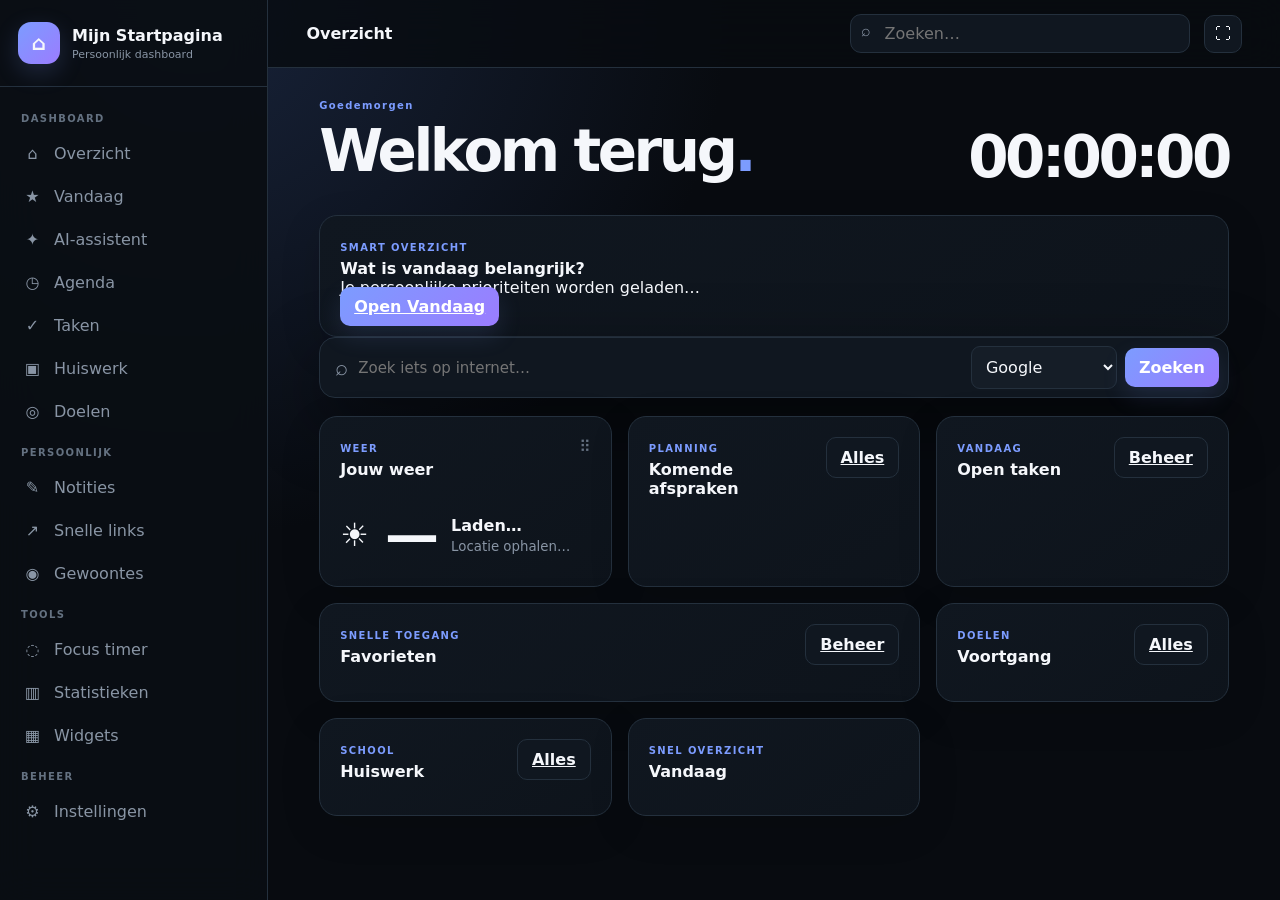
==== commit 7bdf40be: "Add smart important-today overview" ====
--- a/index.html
+++ b/index.html
@@ -1 +1 @@
-<!doctype html><html lang="nl"><head><meta charset="utf-8"><meta name="viewport" content="width=device-width,initial-scale=1"><title>Overzicht · Mijn Startpagina</title><link rel="stylesheet" href="style.css"></head><body data-page="dashboard"><div class="app"><aside class="sidebar"><div class="brand"><div class="brand-mark">⌂</div><div><strong>Mijn Startpagina</strong><span>Persoonlijk dashboard</span></div></div><div class="nav-scroll"><div class="nav-section">DASHBOARD</div><a class="nav-item" data-page="dashboard" href="index.html"><span class="ico">⌂</span>Overzicht</a><a class="nav-item" data-page="today" href="today.html"><span class="ico">★</span>Vandaag</a><a class="nav-item" data-page="ai" href="ai.html"><span class="ico">✦</span>AI-assistent</a><a class="nav-item" data-page="agenda" href="agenda.html"><span class="ico">◷</span>Agenda</a><a class="nav-item" data-page="tasks" href="tasks.html"><span class="ico">✓</span>Taken</a><a class="nav-item" data-page="homework" href="homework.html"><span class="ico">▣</span>Huiswerk</a><a class="nav-item" data-page="goals" href="goals.html"><span class="ico">◎</span>Doelen</a><div class="nav-section">PERSOONLIJK</div><a class="nav-item" data-page="notes" href="notes.html"><span class="ico">✎</span>Notities</a><a class="nav-item" data-page="links" href="links.html"><span class="ico">↗</span>Snelle links</a><a class="nav-item" data-page="habits" href="habits.html"><span class="ico">◉</span>Gewoontes</a><div class="nav-section">TOOLS</div><a class="nav-item" data-page="focus" href="focus.html"><span class="ico">◌</span>Focus timer</a><a class="nav-item" data-page="analytics" href="analytics.html"><span class="ico">▥</span>Statistieken</a><a class="nav-item" data-page="widgets" href="widgets.html"><span class="ico">▦</span>Widgets</a><div class="nav-section">BEHEER</div><a class="nav-item" data-page="settings" href="settings.html"><span class="ico">⚙</span>Instellingen</a></div></aside><main class="main"><header class="topbar"><button class="menu" id="menuBtn">☰</button><div class="crumb">Overzicht</div><div class="top-search"><span>⌕</span><input id="topSearch" placeholder="Zoeken…"></div><button class="icon-btn" id="focusBtn">⛶</button></header><div class="content"><section class="page active"><div class="hero"><div><div class="eyebrow" id="greeting">Goedemorgen</div><h1>Welkom terug<span class="dot">.</span></h1><div class="date-line" id="dateLine"></div></div><div class="clock" id="clock">00:00:00</div></div><div class="search-card"><span class="search-symbol">⌕</span><input id="search" placeholder="Zoek iets op internet…"><select id="engine" class="select"><option value="https://www.google.com/search?q=">Google</option><option value="https://www.bing.com/search?q=">Bing</option><option value="https://duckduckgo.com/?q=">DuckDuckGo</option></select><button class="btn primary" id="searchBtn">Zoeken</button></div><div class="grid widget-grid" id="widgetGrid"><article class="card widget" data-widget="weather"><div class="card-head"><div><span class="kicker">WEER</span><h3 id="weatherPlace">Jouw weer</h3></div><span class="drag-handle">⠿</span></div><div class="weather-big"><span class="weather-icon" id="weatherIcon">☀️</span><strong class="weather-temp" id="weatherTemp">—</strong><div class="weather-meta"><strong id="weatherText">Laden…</strong><small id="weatherExtra" class="muted">Locatie ophalen…</small></div></div></article><article class="card widget" data-widget="agenda"><div class="card-head"><div><span class="kicker">PLANNING</span><h3>Komende afspraken</h3></div><a class="btn" href="agenda.html">Alles</a></div><div id="agendaPreview" class="list"></div></article><article class="card widget" data-widget="tasks"><div class="card-head"><div><span class="kicker">VANDAAG</span><h3>Open taken</h3></div><a class="btn" href="tasks.html">Beheer</a></div><div id="taskPreview" class="list"></div></article><article class="card widget wide" data-widget="quick"><div class="card-head"><div><span class="kicker">SNELLE TOEGANG</span><h3>Favorieten</h3></div><a class="btn" href="links.html">Beheer</a></div><div id="quickPreview" class="quick-grid"></div></article><article class="card widget" data-widget="goals"><div class="card-head"><div><span class="kicker">DOELEN</span><h3>Voortgang</h3></div><a class="btn" href="goals.html">Alles</a></div><div id="goalPreview"></div></article><article class="card widget" data-widget="homework"><div class="card-head"><div><span class="kicker">SCHOOL</span><h3>Huiswerk</h3></div><a class="btn" href="homework.html">Alles</a></div><div id="homeworkPreview" class="list"></div></article><article class="card widget" data-widget="stats"><div class="card-head"><div><span class="kicker">SNEL OVERZICHT</span><h3>Vandaag</h3></div></div><div id="dashboardStats" class="list"></div></article></div></section></div></main></div><div class="toast" id="toast"></div><script src="app.js"></script><script>engine.value=state.engine;searchBtn.onclick=()=>{let q=search.value.trim();if(q)location.href=state.engine+encodeURIComponent(q)};search.onkeydown=e=>{if(e.key==='Enter')searchBtn.click()}</script></body></html>+<!doctype html><html lang="nl"><head><meta charset="utf-8"><meta name="viewport" content="width=device-width,initial-scale=1"><title>Overzicht · Mijn Startpagina</title><link rel="stylesheet" href="style.css"></head><body data-page="dashboard"><div class="app"><aside class="sidebar"><div class="brand"><div class="brand-mark">⌂</div><div><strong>Mijn Startpagina</strong><span>Persoonlijk dashboard</span></div></div><div class="nav-scroll"><div class="nav-section">DASHBOARD</div><a class="nav-item" data-page="dashboard" href="index.html"><span class="ico">⌂</span>Overzicht</a><a class="nav-item" data-page="today" href="today.html"><span class="ico">★</span>Vandaag</a><a class="nav-item" data-page="ai" href="ai.html"><span class="ico">✦</span>AI-assistent</a><a class="nav-item" data-page="agenda" href="agenda.html"><span class="ico">◷</span>Agenda</a><a class="nav-item" data-page="tasks" href="tasks.html"><span class="ico">✓</span>Taken</a><a class="nav-item" data-page="homework" href="homework.html"><span class="ico">▣</span>Huiswerk</a><a class="nav-item" data-page="goals" href="goals.html"><span class="ico">◎</span>Doelen</a><div class="nav-section">PERSOONLIJK</div><a class="nav-item" data-page="notes" href="notes.html"><span class="ico">✎</span>Notities</a><a class="nav-item" data-page="links" href="links.html"><span class="ico">↗</span>Snelle links</a><a class="nav-item" data-page="habits" href="habits.html"><span class="ico">◉</span>Gewoontes</a><div class="nav-section">TOOLS</div><a class="nav-item" data-page="focus" href="focus.html"><span class="ico">◌</span>Focus timer</a><a class="nav-item" data-page="analytics" href="analytics.html"><span class="ico">▥</span>Statistieken</a><a class="nav-item" data-page="widgets" href="widgets.html"><span class="ico">▦</span>Widgets</a><div class="nav-section">BEHEER</div><a class="nav-item" data-page="settings" href="settings.html"><span class="ico">⚙</span>Instellingen</a></div></aside><main class="main"><header class="topbar"><button class="menu" id="menuBtn">☰</button><div class="crumb">Overzicht</div><div class="top-search"><span>⌕</span><input id="topSearch" placeholder="Zoeken…"></div><button class="icon-btn" id="focusBtn">⛶</button></header><div class="content"><section class="page active"><div class="hero"><div><div class="eyebrow" id="greeting">Goedemorgen</div><h1>Welkom terug<span class="dot">.</span></h1><div class="date-line" id="dateLine"></div></div><div class="clock" id="clock">00:00:00</div></div><div class="card important-card"><div class="important-copy"><span class="kicker">SMART OVERZICHT</span><h3>Wat is vandaag belangrijk?</h3><div id="importantToday">Je persoonlijke prioriteiten worden geladen…</div></div><a class="btn primary" href="today.html">Open Vandaag</a></div><div class="search-card"><span class="search-symbol">⌕</span><input id="search" placeholder="Zoek iets op internet…"><select id="engine" class="select"><option value="https://www.google.com/search?q=">Google</option><option value="https://www.bing.com/search?q=">Bing</option><option value="https://duckduckgo.com/?q=">DuckDuckGo</option></select><button class="btn primary" id="searchBtn">Zoeken</button></div><div class="grid widget-grid" id="widgetGrid"><article class="card widget" data-widget="weather"><div class="card-head"><div><span class="kicker">WEER</span><h3 id="weatherPlace">Jouw weer</h3></div><span class="drag-handle">⠿</span></div><div class="weather-big"><span class="weather-icon" id="weatherIcon">☀️</span><strong class="weather-temp" id="weatherTemp">—</strong><div class="weather-meta"><strong id="weatherText">Laden…</strong><small id="weatherExtra" class="muted">Locatie ophalen…</small></div></div></article><article class="card widget" data-widget="agenda"><div class="card-head"><div><span class="kicker">PLANNING</span><h3>Komende afspraken</h3></div><a class="btn" href="agenda.html">Alles</a></div><div id="agendaPreview" class="list"></div></article><article class="card widget" data-widget="tasks"><div class="card-head"><div><span class="kicker">VANDAAG</span><h3>Open taken</h3></div><a class="btn" href="tasks.html">Beheer</a></div><div id="taskPreview" class="list"></div></article><article class="card widget wide" data-widget="quick"><div class="card-head"><div><span class="kicker">SNELLE TOEGANG</span><h3>Favorieten</h3></div><a class="btn" href="links.html">Beheer</a></div><div id="quickPreview" class="quick-grid"></div></article><article class="card widget" data-widget="goals"><div class="card-head"><div><span class="kicker">DOELEN</span><h3>Voortgang</h3></div><a class="btn" href="goals.html">Alles</a></div><div id="goalPreview"></div></article><article class="card widget" data-widget="homework"><div class="card-head"><div><span class="kicker">SCHOOL</span><h3>Huiswerk</h3></div><a class="btn" href="homework.html">Alles</a></div><div id="homeworkPreview" class="list"></div></article><article class="card widget" data-widget="stats"><div class="card-head"><div><span class="kicker">SNEL OVERZICHT</span><h3>Vandaag</h3></div></div><div id="dashboardStats" class="list"></div></article></div></section></div></main></div><div class="toast" id="toast"></div><script src="app.js"></script><script>engine.value=state.engine;searchBtn.onclick=()=>{let q=search.value.trim();if(q)location.href=state.engine+encodeURIComponent(q)};search.onkeydown=e=>{if(e.key==='Enter')searchBtn.click()}</script></body></html>
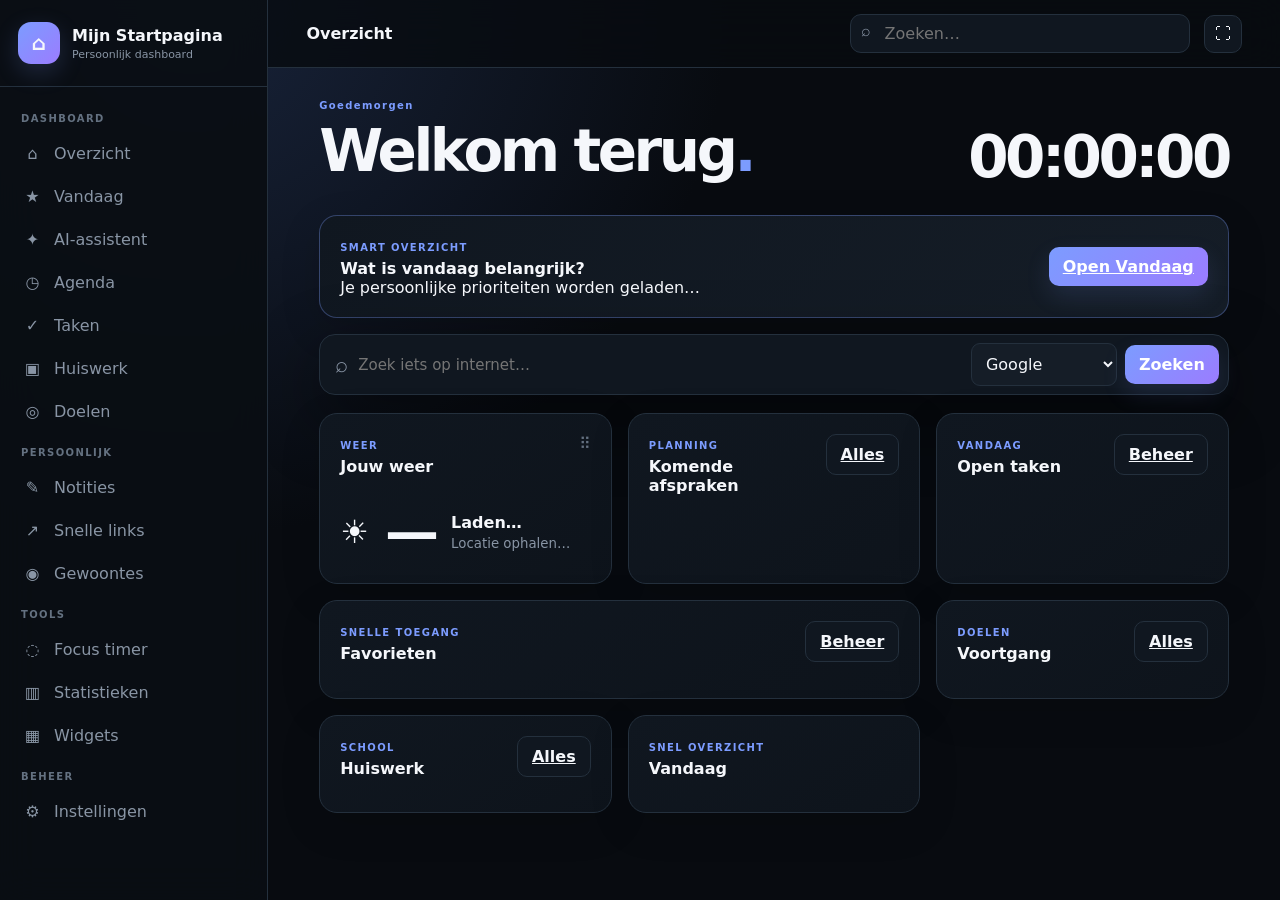
==== commit a25b9765: "Enable PWA install and offline support" ====
--- a/index.html
+++ b/index.html
@@ -1 +1 @@
-<!doctype html><html lang="nl"><head><meta charset="utf-8"><meta name="viewport" content="width=device-width,initial-scale=1"><title>Overzicht · Mijn Startpagina</title><link rel="stylesheet" href="style.css"></head><body data-page="dashboard"><div class="app"><aside class="sidebar"><div class="brand"><div class="brand-mark">⌂</div><div><strong>Mijn Startpagina</strong><span>Persoonlijk dashboard</span></div></div><div class="nav-scroll"><div class="nav-section">DASHBOARD</div><a class="nav-item" data-page="dashboard" href="index.html"><span class="ico">⌂</span>Overzicht</a><a class="nav-item" data-page="today" href="today.html"><span class="ico">★</span>Vandaag</a><a class="nav-item" data-page="ai" href="ai.html"><span class="ico">✦</span>AI-assistent</a><a class="nav-item" data-page="agenda" href="agenda.html"><span class="ico">◷</span>Agenda</a><a class="nav-item" data-page="tasks" href="tasks.html"><span class="ico">✓</span>Taken</a><a class="nav-item" data-page="homework" href="homework.html"><span class="ico">▣</span>Huiswerk</a><a class="nav-item" data-page="goals" href="goals.html"><span class="ico">◎</span>Doelen</a><div class="nav-section">PERSOONLIJK</div><a class="nav-item" data-page="notes" href="notes.html"><span class="ico">✎</span>Notities</a><a class="nav-item" data-page="links" href="links.html"><span class="ico">↗</span>Snelle links</a><a class="nav-item" data-page="habits" href="habits.html"><span class="ico">◉</span>Gewoontes</a><div class="nav-section">TOOLS</div><a class="nav-item" data-page="focus" href="focus.html"><span class="ico">◌</span>Focus timer</a><a class="nav-item" data-page="analytics" href="analytics.html"><span class="ico">▥</span>Statistieken</a><a class="nav-item" data-page="widgets" href="widgets.html"><span class="ico">▦</span>Widgets</a><div class="nav-section">BEHEER</div><a class="nav-item" data-page="settings" href="settings.html"><span class="ico">⚙</span>Instellingen</a></div></aside><main class="main"><header class="topbar"><button class="menu" id="menuBtn">☰</button><div class="crumb">Overzicht</div><div class="top-search"><span>⌕</span><input id="topSearch" placeholder="Zoeken…"></div><button class="icon-btn" id="focusBtn">⛶</button></header><div class="content"><section class="page active"><div class="hero"><div><div class="eyebrow" id="greeting">Goedemorgen</div><h1>Welkom terug<span class="dot">.</span></h1><div class="date-line" id="dateLine"></div></div><div class="clock" id="clock">00:00:00</div></div><div class="card important-card"><div class="important-copy"><span class="kicker">SMART OVERZICHT</span><h3>Wat is vandaag belangrijk?</h3><div id="importantToday">Je persoonlijke prioriteiten worden geladen…</div></div><a class="btn primary" href="today.html">Open Vandaag</a></div><div class="search-card"><span class="search-symbol">⌕</span><input id="search" placeholder="Zoek iets op internet…"><select id="engine" class="select"><option value="https://www.google.com/search?q=">Google</option><option value="https://www.bing.com/search?q=">Bing</option><option value="https://duckduckgo.com/?q=">DuckDuckGo</option></select><button class="btn primary" id="searchBtn">Zoeken</button></div><div class="grid widget-grid" id="widgetGrid"><article class="card widget" data-widget="weather"><div class="card-head"><div><span class="kicker">WEER</span><h3 id="weatherPlace">Jouw weer</h3></div><span class="drag-handle">⠿</span></div><div class="weather-big"><span class="weather-icon" id="weatherIcon">☀️</span><strong class="weather-temp" id="weatherTemp">—</strong><div class="weather-meta"><strong id="weatherText">Laden…</strong><small id="weatherExtra" class="muted">Locatie ophalen…</small></div></div></article><article class="card widget" data-widget="agenda"><div class="card-head"><div><span class="kicker">PLANNING</span><h3>Komende afspraken</h3></div><a class="btn" href="agenda.html">Alles</a></div><div id="agendaPreview" class="list"></div></article><article class="card widget" data-widget="tasks"><div class="card-head"><div><span class="kicker">VANDAAG</span><h3>Open taken</h3></div><a class="btn" href="tasks.html">Beheer</a></div><div id="taskPreview" class="list"></div></article><article class="card widget wide" data-widget="quick"><div class="card-head"><div><span class="kicker">SNELLE TOEGANG</span><h3>Favorieten</h3></div><a class="btn" href="links.html">Beheer</a></div><div id="quickPreview" class="quick-grid"></div></article><article class="card widget" data-widget="goals"><div class="card-head"><div><span class="kicker">DOELEN</span><h3>Voortgang</h3></div><a class="btn" href="goals.html">Alles</a></div><div id="goalPreview"></div></article><article class="card widget" data-widget="homework"><div class="card-head"><div><span class="kicker">SCHOOL</span><h3>Huiswerk</h3></div><a class="btn" href="homework.html">Alles</a></div><div id="homeworkPreview" class="list"></div></article><article class="card widget" data-widget="stats"><div class="card-head"><div><span class="kicker">SNEL OVERZICHT</span><h3>Vandaag</h3></div></div><div id="dashboardStats" class="list"></div></article></div></section></div></main></div><div class="toast" id="toast"></div><script src="app.js"></script><script>engine.value=state.engine;searchBtn.onclick=()=>{let q=search.value.trim();if(q)location.href=state.engine+encodeURIComponent(q)};search.onkeydown=e=>{if(e.key==='Enter')searchBtn.click()}</script></body></html>+<!doctype html><html lang="nl"><head><meta charset="utf-8"><meta name="viewport" content="width=device-width,initial-scale=1"><title>Overzicht · Mijn Startpagina</title><link rel="stylesheet" href="style.css"><link rel="manifest" href="manifest.json"></head><body data-page="dashboard"><div class="app"><aside class="sidebar"><div class="brand"><div class="brand-mark">⌂</div><div><strong>Mijn Startpagina</strong><span>Persoonlijk dashboard</span></div></div><div class="nav-scroll"><div class="nav-section">DASHBOARD</div><a class="nav-item" data-page="dashboard" href="index.html"><span class="ico">⌂</span>Overzicht</a><a class="nav-item" data-page="today" href="today.html"><span class="ico">★</span>Vandaag</a><a class="nav-item" data-page="ai" href="ai.html"><span class="ico">✦</span>AI-assistent</a><a class="nav-item" data-page="agenda" href="agenda.html"><span class="ico">◷</span>Agenda</a><a class="nav-item" data-page="tasks" href="tasks.html"><span class="ico">✓</span>Taken</a><a class="nav-item" data-page="homework" href="homework.html"><span class="ico">▣</span>Huiswerk</a><a class="nav-item" data-page="goals" href="goals.html"><span class="ico">◎</span>Doelen</a><div class="nav-section">PERSOONLIJK</div><a class="nav-item" data-page="notes" href="notes.html"><span class="ico">✎</span>Notities</a><a class="nav-item" data-page="links" href="links.html"><span class="ico">↗</span>Snelle links</a><a class="nav-item" data-page="habits" href="habits.html"><span class="ico">◉</span>Gewoontes</a><div class="nav-section">TOOLS</div><a class="nav-item" data-page="focus" href="focus.html"><span class="ico">◌</span>Focus timer</a><a class="nav-item" data-page="analytics" href="analytics.html"><span class="ico">▥</span>Statistieken</a><a class="nav-item" data-page="widgets" href="widgets.html"><span class="ico">▦</span>Widgets</a><div class="nav-section">BEHEER</div><a class="nav-item" data-page="settings" href="settings.html"><span class="ico">⚙</span>Instellingen</a></div></aside><main class="main"><header class="topbar"><button class="menu" id="menuBtn">☰</button><div class="crumb">Overzicht</div><div class="top-search"><span>⌕</span><input id="topSearch" placeholder="Zoeken…"></div><button class="icon-btn" id="focusBtn">⛶</button></header><div class="content"><section class="page active"><div class="hero"><div><div class="eyebrow" id="greeting">Goedemorgen</div><h1>Welkom terug<span class="dot">.</span></h1><div class="date-line" id="dateLine"></div></div><div class="clock" id="clock">00:00:00</div></div><div class="card important-card"><div class="important-copy"><span class="kicker">SMART OVERZICHT</span><h3>Wat is vandaag belangrijk?</h3><div id="importantToday">Je persoonlijke prioriteiten worden geladen…</div></div><a class="btn primary" href="today.html">Open Vandaag</a></div><div class="search-card"><span class="search-symbol">⌕</span><input id="search" placeholder="Zoek iets op internet…"><select id="engine" class="select"><option value="https://www.google.com/search?q=">Google</option><option value="https://www.bing.com/search?q=">Bing</option><option value="https://duckduckgo.com/?q=">DuckDuckGo</option></select><button class="btn primary" id="searchBtn">Zoeken</button></div><div class="grid widget-grid" id="widgetGrid"><article class="card widget" data-widget="weather"><div class="card-head"><div><span class="kicker">WEER</span><h3 id="weatherPlace">Jouw weer</h3></div><span class="drag-handle">⠿</span></div><div class="weather-big"><span class="weather-icon" id="weatherIcon">☀️</span><strong class="weather-temp" id="weatherTemp">—</strong><div class="weather-meta"><strong id="weatherText">Laden…</strong><small id="weatherExtra" class="muted">Locatie ophalen…</small></div></div></article><article class="card widget" data-widget="agenda"><div class="card-head"><div><span class="kicker">PLANNING</span><h3>Komende afspraken</h3></div><a class="btn" href="agenda.html">Alles</a></div><div id="agendaPreview" class="list"></div></article><article class="card widget" data-widget="tasks"><div class="card-head"><div><span class="kicker">VANDAAG</span><h3>Open taken</h3></div><a class="btn" href="tasks.html">Beheer</a></div><div id="taskPreview" class="list"></div></article><article class="card widget wide" data-widget="quick"><div class="card-head"><div><span class="kicker">SNELLE TOEGANG</span><h3>Favorieten</h3></div><a class="btn" href="links.html">Beheer</a></div><div id="quickPreview" class="quick-grid"></div></article><article class="card widget" data-widget="goals"><div class="card-head"><div><span class="kicker">DOELEN</span><h3>Voortgang</h3></div><a class="btn" href="goals.html">Alles</a></div><div id="goalPreview"></div></article><article class="card widget" data-widget="homework"><div class="card-head"><div><span class="kicker">SCHOOL</span><h3>Huiswerk</h3></div><a class="btn" href="homework.html">Alles</a></div><div id="homeworkPreview" class="list"></div></article><article class="card widget" data-widget="stats"><div class="card-head"><div><span class="kicker">SNEL OVERZICHT</span><h3>Vandaag</h3></div></div><div id="dashboardStats" class="list"></div></article></div></section></div></main></div><div class="toast" id="toast"></div><script src="app.js"></script><script>engine.value=state.engine;searchBtn.onclick=()=>{let q=search.value.trim();if(q)location.href=state.engine+encodeURIComponent(q)};search.onkeydown=e=>{if(e.key==='Enter')searchBtn.click()}</script><script>if("serviceWorker" in navigator)navigator.serviceWorker.register("sw.js").catch(()=>{});</script></body></html>
--- a/style.css
+++ b/style.css
@@ -1,2 +1,4 @@
 :root{--bg:#080b10;--bg2:#0c1118;--sidebar:#0a0e14;--panel:#101720;--panel2:#151d27;--panel3:#1a2430;--text:#f5f7fb;--muted:#8995a5;--muted2:#647181;--line:#24303d;--accent:#7c9cff;--accent2:#9b7cff;--good:#55d6a0;--warn:#f3c969;--danger:#ff7180;--shadow:0 24px 70px #0007;--radius:18px}*{box-sizing:border-box}html{scroll-behavior:smooth}body{margin:0;min-height:100vh;background:radial-gradient(circle at 15% 0%,#18233a 0,#080b10 38%),var(--bg);color:var(--text);font-family:Inter,system-ui,-apple-system,sans-serif}body.light{--bg:#f3f6fa;--bg2:#eef2f7;--sidebar:#fff;--panel:#fff;--panel2:#f2f5f8;--panel3:#e9eef4;--text:#111722;--muted:#657181;--muted2:#8995a5;--line:#dce3eb;--shadow:0 20px 60px #18223516;background:var(--bg)}button,input,select,textarea{font:inherit}button{cursor:pointer}a{color:inherit}.app{min-height:100vh;display:flex}.sidebar{position:fixed;inset:0 auto 0 0;width:268px;background:color-mix(in srgb,var(--sidebar) 94%,transparent);border-right:1px solid var(--line);display:flex;flex-direction:column;z-index:50;backdrop-filter:blur(18px)}.brand{padding:22px 18px;border-bottom:1px solid var(--line);display:flex;gap:12px;align-items:center}.brand-mark{width:42px;height:42px;border-radius:13px;display:grid;place-items:center;background:linear-gradient(135deg,var(--accent),var(--accent2));font-weight:900;font-size:20px;box-shadow:0 8px 25px #7c9cff30}.brand strong{display:block}.brand span{display:block;font-size:11px;color:var(--muted);margin-top:3px}.nav-scroll{overflow-y:auto;overflow-x:hidden;flex:1;padding:13px 10px;scrollbar-width:thin}.nav-section{font-size:10px;letter-spacing:.14em;color:var(--muted2);font-weight:800;padding:13px 11px 7px}.nav-item{width:100%;border:0;background:transparent;color:var(--muted);display:flex;align-items:center;gap:11px;padding:11px 12px;border-radius:11px;margin:2px 0;text-align:left;transition:.16s;text-decoration:none}.nav-item .ico{width:21px;text-align:center;font-size:16px}.nav-item:hover{background:#ffffff09;color:var(--text);transform:translateX(1px)}.nav-item.active{background:linear-gradient(90deg,#7c9cff18,#9b7cff10);color:var(--text);box-shadow:inset 3px 0 var(--accent)}.sidebar-footer{border-top:1px solid var(--line);padding:12px}.mini-profile{display:flex;align-items:center;gap:10px;padding:9px;border-radius:12px;background:#ffffff05}.avatar{width:35px;height:35px;border-radius:10px;background:linear-gradient(135deg,var(--accent),var(--accent2));display:grid;place-items:center;font-weight:800}.mini-profile small{color:var(--muted);display:block;margin-top:2px}.main{margin-left:268px;width:calc(100% - 268px);min-width:0;min-height:100vh}.topbar{position:sticky;top:0;height:68px;display:flex;align-items:center;gap:14px;padding:0 clamp(18px,3vw,42px);background:color-mix(in srgb,var(--bg) 82%,transparent);border-bottom:1px solid var(--line);backdrop-filter:blur(18px);z-index:40}.menu{display:none;border:0;background:none;color:var(--text);font-size:22px}.crumb{font-weight:750}.top-search{margin-left:auto;max-width:340px;width:30vw;position:relative}.top-search input{width:100%;background:var(--panel);border:1px solid var(--line);color:var(--text);border-radius:11px;padding:9px 12px 9px 34px;outline:0}.top-search span{position:absolute;left:11px;top:7px;color:var(--muted)}.top-actions{display:flex;gap:8px}.icon-btn{width:38px;height:38px;border:1px solid var(--line);background:var(--panel);color:var(--text);border-radius:10px}.content{max-width:1500px;margin:auto;padding:32px clamp(18px,4vw,52px) 70px}.page-title{display:flex;justify-content:space-between;gap:18px;align-items:flex-end;margin-bottom:25px}.page-title h1{font-size:clamp(30px,4vw,48px);letter-spacing:-.05em;margin:4px 0}.page-title p{color:var(--muted);margin:0;line-height:1.6}.actions{display:flex;gap:8px;flex-wrap:wrap}.btn{border:1px solid var(--line);background:var(--panel);color:var(--text);border-radius:10px;padding:10px 14px;font-weight:700}.btn:hover{background:var(--panel2)}.btn.primary{border:0;background:linear-gradient(135deg,var(--accent),var(--accent2));color:white;box-shadow:0 10px 24px #7c9cff22}.btn.danger{color:var(--danger);border-color:#ff718033;background:#ff718010}.grid{display:grid;gap:16px}.grid-2{grid-template-columns:repeat(2,minmax(0,1fr))}.grid-4{grid-template-columns:repeat(4,minmax(0,1fr))}.card{background:linear-gradient(145deg,var(--panel),color-mix(in srgb,var(--panel) 85%,#000));border:1px solid var(--line);border-radius:var(--radius);padding:20px;box-shadow:0 12px 40px #0002}.card:hover{border-color:color-mix(in srgb,var(--accent) 28%,var(--line))}.card-head{display:flex;justify-content:space-between;gap:15px;align-items:flex-start}.card h3{margin:4px 0 0;font-size:16px}.muted{color:var(--muted)}.kicker,.eyebrow{color:var(--accent);font-size:10px;letter-spacing:.14em;font-weight:850}.hero{display:grid;grid-template-columns:1fr auto;gap:25px;align-items:end;margin-bottom:24px}.hero h1{font-size:clamp(34px,5vw,58px);letter-spacing:-.06em;margin:6px 0}.hero .dot{color:var(--accent)}.clock{font-size:clamp(34px,5vw,58px);font-weight:800;letter-spacing:-.06em}.date-line{color:var(--muted)}.search-card{display:flex;align-items:center;gap:8px;background:var(--panel);border:1px solid var(--line);padding:8px 9px 8px 15px;border-radius:16px;box-shadow:var(--shadow);margin-bottom:18px}.search-symbol{font-size:22px;color:var(--muted)}.search-card input{flex:1;min-width:0;border:0;outline:0;background:none;color:var(--text);font-size:15px}.select,.input,.setting input,.setting select,.modal input,.modal select,.modal textarea{border:1px solid var(--line);background:var(--panel2);color:var(--text);border-radius:9px;padding:10px;outline:0}.widget-grid{grid-template-columns:repeat(12,minmax(0,1fr));align-items:stretch}.widget{grid-column:span 4;min-width:0;position:relative}.widget.wide{grid-column:span 8}.widget.dragging{opacity:.45}.drag-handle{color:var(--muted2);cursor:grab}.weather-big{display:flex;align-items:center;gap:16px;margin-top:24px}.weather-temp{font-size:54px;font-weight:850;letter-spacing:-.07em}.weather-icon{font-size:32px}.weather-meta{display:grid;gap:4px}.list{display:grid;gap:8px;margin-top:14px}.list-row{display:flex;gap:10px;align-items:center;padding:10px 0;border-bottom:1px solid #ffffff08}.list-row:last-child{border-bottom:0}.row-main{flex:1;min-width:0}.row-main strong{display:block;white-space:nowrap;overflow:hidden;text-overflow:ellipsis}.row-main small{display:block;color:var(--muted);margin-top:3px}.check{width:21px;height:21px;border:1px solid #566477;background:transparent;border-radius:6px;color:white;flex:0 0 auto}.check.done{background:var(--good);border-color:var(--good)}.quick-grid{display:grid;grid-template-columns:repeat(4,1fr);gap:9px;margin-top:15px}.quick{min-height:78px;border:1px solid var(--line);border-radius:12px;background:#ffffff03;text-decoration:none;display:grid;place-items:center;align-content:center;gap:7px;font-size:11px}.quick:hover{background:#ffffff08}.quick b{font-size:21px}.progress{height:9px;background:#ffffff0a;border-radius:99px;overflow:hidden;margin:13px 0 7px}.bar{height:100%;border-radius:99px;background:linear-gradient(90deg,var(--accent),var(--accent2));transition:.3s}.goal-line{display:flex;justify-content:space-between;font-size:12px;color:var(--muted)}.empty{padding:25px;text-align:center;color:var(--muted);border:1px dashed var(--line);border-radius:13px}.toolbar{display:flex;gap:8px;align-items:center;flex-wrap:wrap;margin-bottom:16px}.filter{border:1px solid var(--line);background:var(--panel);color:var(--muted);border-radius:9px;padding:8px 12px}.filter.active{color:var(--text);background:var(--panel2)}.search-inline{flex:1;min-width:200px;background:var(--panel);border:1px solid var(--line);color:var(--text);border-radius:9px;padding:9px 11px;outline:0}.items{display:grid;gap:10px}.item{display:flex;align-items:center;gap:13px;padding:15px 16px;background:var(--panel);border:1px solid var(--line);border-radius:14px}.item-main{flex:1;min-width:0}.item-main strong{display:block}.item-main small{display:block;color:var(--muted);margin-top:4px}.item-actions{display:flex;gap:6px;flex-wrap:wrap}.tag{display:inline-flex;border:1px solid var(--line);background:#ffffff05;color:var(--muted);padding:4px 8px;border-radius:99px;font-size:10px;font-weight:750}.calendar{display:grid;grid-template-columns:repeat(7,1fr);gap:7px}.cal-head{text-align:center;color:var(--muted);font-size:11px;font-weight:800;padding:8px}.cal-day{min-height:105px;border:1px solid var(--line);border-radius:11px;background:var(--panel);padding:9px}.cal-day.muted-day{opacity:.45}.cal-day.today{border-color:var(--accent);box-shadow:inset 0 0 0 1px #7c9cff22}.day-number{font-weight:800}.day-events{display:grid;gap:4px;margin-top:8px}.day-event{font-size:10px;padding:4px 5px;border-radius:5px;background:#7c9cff15;color:var(--accent);white-space:nowrap;overflow:hidden;text-overflow:ellipsis}.month-nav{display:flex;align-items:center;gap:10px}.month-nav h2{margin:0;min-width:180px;text-align:center}.goal-grid,.link-grid,.habit-grid{display:grid;grid-template-columns:repeat(3,minmax(0,1fr));gap:15px}.goal-controls{display:flex;gap:7px;margin-top:13px}.goal-controls input{flex:1}.link-card{display:flex;align-items:center;gap:12px}.link-symbol{width:43px;height:43px;display:grid;place-items:center;border-radius:12px;background:#ffffff08;font-weight:800}.link-info{flex:1;min-width:0}.link-info strong,.link-info small{display:block;white-space:nowrap;overflow:hidden;text-overflow:ellipsis}.link-info small{color:var(--muted);margin-top:4px}.notes-layout{display:grid;grid-template-columns:280px 1fr;min-height:650px;border:1px solid var(--line);border-radius:16px;overflow:hidden;background:var(--panel)}.note-list{border-right:1px solid var(--line);overflow:auto}.note-list-head{padding:12px;border-bottom:1px solid var(--line)}.note-list-head input{width:100%;background:var(--panel2);border:1px solid var(--line);color:var(--text);padding:9px;border-radius:9px;outline:0}.note-item{padding:13px 15px;border:0;border-bottom:1px solid #ffffff08;background:none;color:var(--text);width:100%;text-align:left}.note-item.active{background:#7c9cff12}.note-item strong,.note-item small{display:block;white-space:nowrap;overflow:hidden;text-overflow:ellipsis}.note-item small{color:var(--muted);margin-top:4px}.note-editor{display:flex;flex-direction:column}.note-editor input{font-size:22px;font-weight:800;background:none;border:0;border-bottom:1px solid var(--line);color:var(--text);padding:19px;outline:0}.note-editor textarea{flex:1;min-height:500px;resize:none;background:none;border:0;color:var(--text);padding:20px;outline:0;line-height:1.75}.note-toolbar{padding:9px 15px;border-top:1px solid var(--line);color:var(--muted);font-size:11px}.settings-grid{display:grid;grid-template-columns:repeat(2,minmax(0,1fr));gap:15px}.setting{display:flex;flex-direction:column;gap:9px}.setting label{font-weight:800}.setting small{color:var(--muted);line-height:1.5}.segmented{display:flex;gap:5px}.segmented button{flex:1;border:1px solid var(--line);background:transparent;color:var(--muted);padding:9px;border-radius:8px}.segmented button.active{background:#ffffff0b;color:var(--text)}.dropzone{border:1px dashed var(--line);padding:28px;border-radius:14px;text-align:center;color:var(--muted)}.stats-number{font-size:34px;font-weight:850;letter-spacing:-.06em;margin-top:8px}.stat-card{min-height:135px}.chart{display:flex;align-items:flex-end;gap:8px;height:180px;padding-top:20px}.bar-col{flex:1;display:flex;flex-direction:column;align-items:center;justify-content:flex-end;height:100%;gap:6px}.bar-col i{width:100%;max-width:40px;background:linear-gradient(180deg,var(--accent),var(--accent2));border-radius:7px 7px 3px 3px;min-height:3px}.bar-col span{font-size:10px;color:var(--muted)}.timer{display:grid;place-items:center;text-align:center;padding:35px}.timer-display{font-size:clamp(70px,12vw,150px);font-weight:900;letter-spacing:-.08em}.timer-ring{width:min(420px,80vw);aspect-ratio:1;border-radius:50%;display:grid;place-items:center;border:10px solid #ffffff08;box-shadow:inset 0 0 0 2px var(--line)}.timer-controls{display:flex;gap:9px;justify-content:center;margin-top:25px;flex-wrap:wrap}.habit-card{display:grid;gap:12px}.habit-days{display:grid;grid-template-columns:repeat(7,1fr);gap:5px}.habit-day{aspect-ratio:1;border:1px solid var(--line);border-radius:7px;background:#ffffff03;color:var(--muted);font-size:10px}.habit-day.done{background:var(--good);color:#08120e;border-color:var(--good)}.modal-backdrop{position:fixed;inset:0;background:#0009;backdrop-filter:blur(8px);display:none;align-items:center;justify-content:center;padding:18px;z-index:100}.modal-backdrop.open{display:flex}.modal{width:min(560px,100%);max-height:90vh;overflow:auto;background:var(--panel);border:1px solid var(--line);border-radius:18px;padding:20px;box-shadow:var(--shadow)}.modal-head{display:flex;justify-content:space-between;align-items:center;margin-bottom:15px}.modal-head h3{margin:0}.modal-close{border:0;background:none;color:var(--muted);font-size:26px}.form-grid{display:grid;gap:11px}.form-grid label{font-size:12px;color:var(--muted)}.form-grid label input,.form-grid label select,.form-grid label textarea{display:block;margin-top:6px;width:100%}.form-grid textarea{min-height:100px;resize:vertical}.toast{position:fixed;right:20px;bottom:20px;z-index:150;background:var(--text);color:var(--bg);padding:11px 15px;border-radius:10px;font-size:13px;font-weight:750;opacity:0;transform:translateY(15px);pointer-events:none;transition:.2s}.toast.show{opacity:1;transform:none}.drag-note{padding:10px 12px;border:1px dashed var(--line);border-radius:10px;color:var(--muted);font-size:12px}@media(max-width:1050px){.widget{grid-column:span 6}.widget.wide{grid-column:span 12}.grid-4{grid-template-columns:repeat(2,1fr)}.goal-grid,.link-grid,.habit-grid{grid-template-columns:repeat(2,1fr)}}@media(max-width:820px){.sidebar{transform:translateX(-100%);transition:.2s;box-shadow:20px 0 60px #0008}.sidebar.open{transform:none}.main{margin-left:0;width:100%}.menu{display:block}.top-search{display:none}.grid-2,.settings-grid{grid-template-columns:1fr}.notes-layout{grid-template-columns:1fr}.note-list{max-height:230px;border-right:0;border-bottom:1px solid var(--line)}.page-title{align-items:flex-start;flex-direction:column}.calendar{gap:4px}.cal-day{min-height:80px}.day-events{display:none}}@media(max-width:580px){.content{padding:22px 14px 50px}.hero{grid-template-columns:1fr}.clock{font-size:38px}.search-card select{display:none}.widget,.widget.wide{grid-column:1/-1}.quick-grid{grid-template-columns:repeat(2,1fr)}.grid-4,.goal-grid,.link-grid,.habit-grid{grid-template-columns:1fr}.calendar{grid-template-columns:repeat(7,minmax(38px,1fr));overflow:auto}.cal-day{min-width:38px;min-height:58px;padding:6px}.month-nav h2{min-width:0;font-size:17px}.item{align-items:flex-start}.timer-ring{width:85vw}.timer-display{font-size:64px}}
 .today-grid{display:grid;grid-template-columns:1fr 1fr;gap:16px}.today-grid .wide{grid-column:1/-1}.priority-panel{display:flex;gap:18px;align-items:center;min-height:150px}.priority-icon{width:58px;height:58px;border-radius:18px;display:grid;place-items:center;background:linear-gradient(135deg,var(--accent),var(--accent2));color:#fff;font-size:28px;font-weight:800}.ai-layout{display:grid;grid-template-columns:minmax(0,1.7fr) minmax(280px,.8fr);gap:16px}.ai-chat{display:flex;flex-direction:column;min-height:650px}.ai-messages{flex:1;overflow:auto;padding:20px 4px;display:flex;flex-direction:column;gap:12px}.ai-message{max-width:78%;padding:14px 16px;border:1px solid var(--line);border-radius:18px;background:var(--panel2)}.ai-message.user{align-self:flex-end}.ai-message p{margin:6px 0 0;line-height:1.55}.ai-input{display:flex;gap:10px;border-top:1px solid var(--line);padding-top:14px}.ai-input textarea{flex:1;resize:none}.ai-actions{display:grid;gap:8px;margin-top:14px}.ai-actions button{border:1px solid var(--line);background:var(--panel2);color:var(--text);padding:13px;border-radius:12px;text-align:left;cursor:pointer}.status-pill{font-size:12px;padding:6px 10px;border-radius:999px;background:var(--panel3);color:var(--muted)}.drag-note{padding:14px 16px;border:1px dashed var(--line);border-radius:14px;color:var(--muted)}@media(max-width:850px){.ai-layout,.today-grid{grid-template-columns:1fr}.today-grid .wide{grid-column:auto}.ai-message{max-width:92%}.ai-input{flex-direction:column}}
+
+.important-card{margin-bottom:16px;display:flex;align-items:center;justify-content:space-between;gap:20px;background:linear-gradient(135deg,var(--panel),var(--panel2));border-color:#7c9cff55}.important-copy p{margin:7px 0 0;color:var(--muted)}
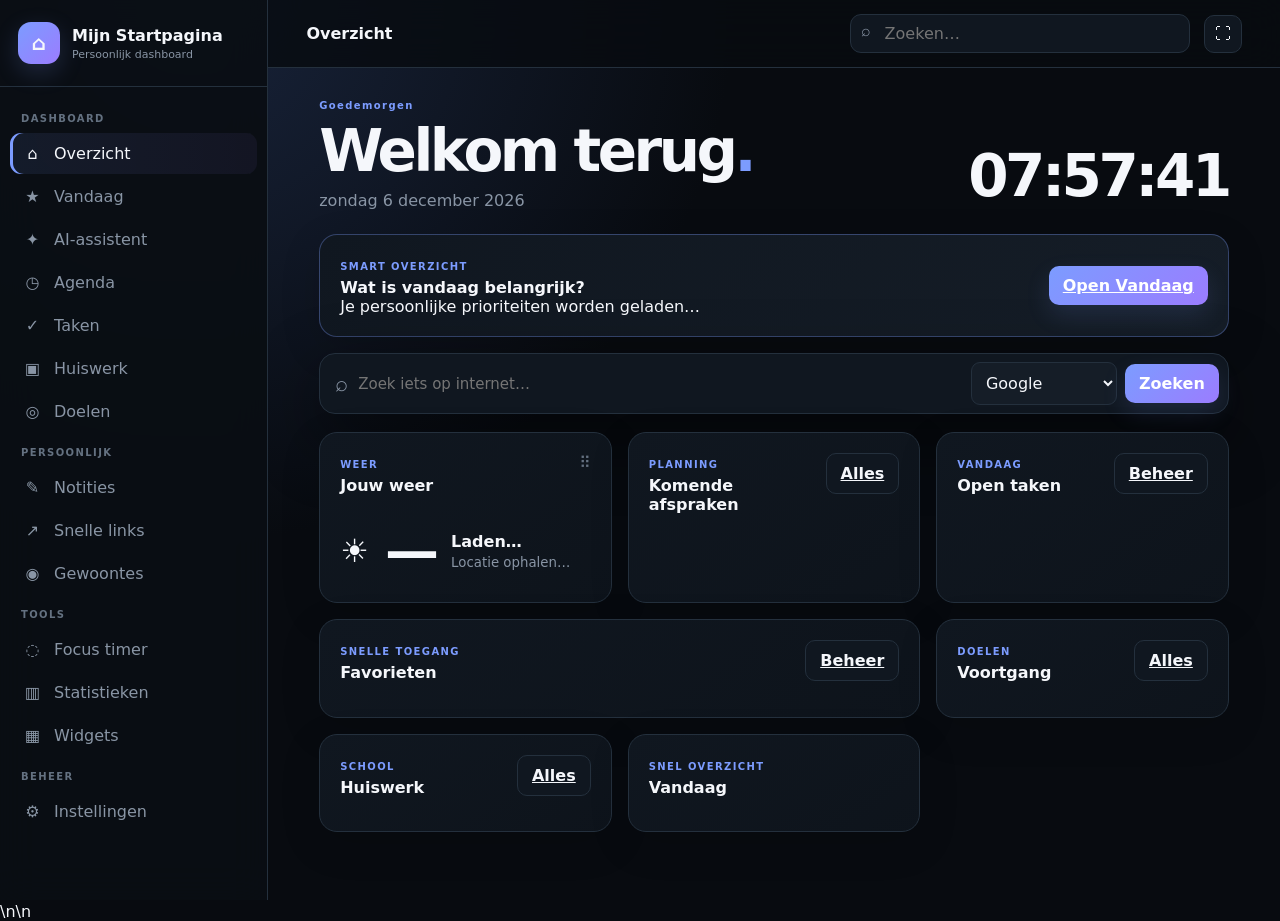
==== commit c3b66a9c: "Connect pages to backend bridge" ====
--- a/index.html
+++ b/index.html
@@ -1 +1 @@
-<!doctype html><html lang="nl"><head><meta charset="utf-8"><meta name="viewport" content="width=device-width,initial-scale=1"><title>Overzicht · Mijn Startpagina</title><link rel="stylesheet" href="style.css"><link rel="manifest" href="manifest.json"></head><body data-page="dashboard"><div class="app"><aside class="sidebar"><div class="brand"><div class="brand-mark">⌂</div><div><strong>Mijn Startpagina</strong><span>Persoonlijk dashboard</span></div></div><div class="nav-scroll"><div class="nav-section">DASHBOARD</div><a class="nav-item" data-page="dashboard" href="index.html"><span class="ico">⌂</span>Overzicht</a><a class="nav-item" data-page="today" href="today.html"><span class="ico">★</span>Vandaag</a><a class="nav-item" data-page="ai" href="ai.html"><span class="ico">✦</span>AI-assistent</a><a class="nav-item" data-page="agenda" href="agenda.html"><span class="ico">◷</span>Agenda</a><a class="nav-item" data-page="tasks" href="tasks.html"><span class="ico">✓</span>Taken</a><a class="nav-item" data-page="homework" href="homework.html"><span class="ico">▣</span>Huiswerk</a><a class="nav-item" data-page="goals" href="goals.html"><span class="ico">◎</span>Doelen</a><div class="nav-section">PERSOONLIJK</div><a class="nav-item" data-page="notes" href="notes.html"><span class="ico">✎</span>Notities</a><a class="nav-item" data-page="links" href="links.html"><span class="ico">↗</span>Snelle links</a><a class="nav-item" data-page="habits" href="habits.html"><span class="ico">◉</span>Gewoontes</a><div class="nav-section">TOOLS</div><a class="nav-item" data-page="focus" href="focus.html"><span class="ico">◌</span>Focus timer</a><a class="nav-item" data-page="analytics" href="analytics.html"><span class="ico">▥</span>Statistieken</a><a class="nav-item" data-page="widgets" href="widgets.html"><span class="ico">▦</span>Widgets</a><div class="nav-section">BEHEER</div><a class="nav-item" data-page="settings" href="settings.html"><span class="ico">⚙</span>Instellingen</a></div></aside><main class="main"><header class="topbar"><button class="menu" id="menuBtn">☰</button><div class="crumb">Overzicht</div><div class="top-search"><span>⌕</span><input id="topSearch" placeholder="Zoeken…"></div><button class="icon-btn" id="focusBtn">⛶</button></header><div class="content"><section class="page active"><div class="hero"><div><div class="eyebrow" id="greeting">Goedemorgen</div><h1>Welkom terug<span class="dot">.</span></h1><div class="date-line" id="dateLine"></div></div><div class="clock" id="clock">00:00:00</div></div><div class="card important-card"><div class="important-copy"><span class="kicker">SMART OVERZICHT</span><h3>Wat is vandaag belangrijk?</h3><div id="importantToday">Je persoonlijke prioriteiten worden geladen…</div></div><a class="btn primary" href="today.html">Open Vandaag</a></div><div class="search-card"><span class="search-symbol">⌕</span><input id="search" placeholder="Zoek iets op internet…"><select id="engine" class="select"><option value="https://www.google.com/search?q=">Google</option><option value="https://www.bing.com/search?q=">Bing</option><option value="https://duckduckgo.com/?q=">DuckDuckGo</option></select><button class="btn primary" id="searchBtn">Zoeken</button></div><div class="grid widget-grid" id="widgetGrid"><article class="card widget" data-widget="weather"><div class="card-head"><div><span class="kicker">WEER</span><h3 id="weatherPlace">Jouw weer</h3></div><span class="drag-handle">⠿</span></div><div class="weather-big"><span class="weather-icon" id="weatherIcon">☀️</span><strong class="weather-temp" id="weatherTemp">—</strong><div class="weather-meta"><strong id="weatherText">Laden…</strong><small id="weatherExtra" class="muted">Locatie ophalen…</small></div></div></article><article class="card widget" data-widget="agenda"><div class="card-head"><div><span class="kicker">PLANNING</span><h3>Komende afspraken</h3></div><a class="btn" href="agenda.html">Alles</a></div><div id="agendaPreview" class="list"></div></article><article class="card widget" data-widget="tasks"><div class="card-head"><div><span class="kicker">VANDAAG</span><h3>Open taken</h3></div><a class="btn" href="tasks.html">Beheer</a></div><div id="taskPreview" class="list"></div></article><article class="card widget wide" data-widget="quick"><div class="card-head"><div><span class="kicker">SNELLE TOEGANG</span><h3>Favorieten</h3></div><a class="btn" href="links.html">Beheer</a></div><div id="quickPreview" class="quick-grid"></div></article><article class="card widget" data-widget="goals"><div class="card-head"><div><span class="kicker">DOELEN</span><h3>Voortgang</h3></div><a class="btn" href="goals.html">Alles</a></div><div id="goalPreview"></div></article><article class="card widget" data-widget="homework"><div class="card-head"><div><span class="kicker">SCHOOL</span><h3>Huiswerk</h3></div><a class="btn" href="homework.html">Alles</a></div><div id="homeworkPreview" class="list"></div></article><article class="card widget" data-widget="stats"><div class="card-head"><div><span class="kicker">SNEL OVERZICHT</span><h3>Vandaag</h3></div></div><div id="dashboardStats" class="list"></div></article></div></section></div></main></div><div class="toast" id="toast"></div><script src="app.js"></script><script>engine.value=state.engine;searchBtn.onclick=()=>{let q=search.value.trim();if(q)location.href=state.engine+encodeURIComponent(q)};search.onkeydown=e=>{if(e.key==='Enter')searchBtn.click()}</script><script>if("serviceWorker" in navigator)navigator.serviceWorker.register("sw.js").catch(()=>{});</script></body></html>+<!doctype html><html lang="nl"><head><meta charset="utf-8"><meta name="viewport" content="width=device-width,initial-scale=1"><title>Overzicht · Mijn Startpagina</title><link rel="stylesheet" href="style.css"><link rel="manifest" href="manifest.json"></head><body data-page="dashboard"><div class="app"><aside class="sidebar"><div class="brand"><div class="brand-mark">⌂</div><div><strong>Mijn Startpagina</strong><span>Persoonlijk dashboard</span></div></div><div class="nav-scroll"><div class="nav-section">DASHBOARD</div><a class="nav-item" data-page="dashboard" href="index.html"><span class="ico">⌂</span>Overzicht</a><a class="nav-item" data-page="today" href="today.html"><span class="ico">★</span>Vandaag</a><a class="nav-item" data-page="ai" href="ai.html"><span class="ico">✦</span>AI-assistent</a><a class="nav-item" data-page="agenda" href="agenda.html"><span class="ico">◷</span>Agenda</a><a class="nav-item" data-page="tasks" href="tasks.html"><span class="ico">✓</span>Taken</a><a class="nav-item" data-page="homework" href="homework.html"><span class="ico">▣</span>Huiswerk</a><a class="nav-item" data-page="goals" href="goals.html"><span class="ico">◎</span>Doelen</a><div class="nav-section">PERSOONLIJK</div><a class="nav-item" data-page="notes" href="notes.html"><span class="ico">✎</span>Notities</a><a class="nav-item" data-page="links" href="links.html"><span class="ico">↗</span>Snelle links</a><a class="nav-item" data-page="habits" href="habits.html"><span class="ico">◉</span>Gewoontes</a><div class="nav-section">TOOLS</div><a class="nav-item" data-page="focus" href="focus.html"><span class="ico">◌</span>Focus timer</a><a class="nav-item" data-page="analytics" href="analytics.html"><span class="ico">▥</span>Statistieken</a><a class="nav-item" data-page="widgets" href="widgets.html"><span class="ico">▦</span>Widgets</a><div class="nav-section">BEHEER</div><a class="nav-item" data-page="settings" href="settings.html"><span class="ico">⚙</span>Instellingen</a></div></aside><main class="main"><header class="topbar"><button class="menu" id="menuBtn">☰</button><div class="crumb">Overzicht</div><div class="top-search"><span>⌕</span><input id="topSearch" placeholder="Zoeken…"></div><button class="icon-btn" id="focusBtn">⛶</button></header><div class="content"><section class="page active"><div class="hero"><div><div class="eyebrow" id="greeting">Goedemorgen</div><h1>Welkom terug<span class="dot">.</span></h1><div class="date-line" id="dateLine"></div></div><div class="clock" id="clock">00:00:00</div></div><div class="card important-card"><div class="important-copy"><span class="kicker">SMART OVERZICHT</span><h3>Wat is vandaag belangrijk?</h3><div id="importantToday">Je persoonlijke prioriteiten worden geladen…</div></div><a class="btn primary" href="today.html">Open Vandaag</a></div><div class="search-card"><span class="search-symbol">⌕</span><input id="search" placeholder="Zoek iets op internet…"><select id="engine" class="select"><option value="https://www.google.com/search?q=">Google</option><option value="https://www.bing.com/search?q=">Bing</option><option value="https://duckduckgo.com/?q=">DuckDuckGo</option></select><button class="btn primary" id="searchBtn">Zoeken</button></div><div class="grid widget-grid" id="widgetGrid"><article class="card widget" data-widget="weather"><div class="card-head"><div><span class="kicker">WEER</span><h3 id="weatherPlace">Jouw weer</h3></div><span class="drag-handle">⠿</span></div><div class="weather-big"><span class="weather-icon" id="weatherIcon">☀️</span><strong class="weather-temp" id="weatherTemp">—</strong><div class="weather-meta"><strong id="weatherText">Laden…</strong><small id="weatherExtra" class="muted">Locatie ophalen…</small></div></div></article><article class="card widget" data-widget="agenda"><div class="card-head"><div><span class="kicker">PLANNING</span><h3>Komende afspraken</h3></div><a class="btn" href="agenda.html">Alles</a></div><div id="agendaPreview" class="list"></div></article><article class="card widget" data-widget="tasks"><div class="card-head"><div><span class="kicker">VANDAAG</span><h3>Open taken</h3></div><a class="btn" href="tasks.html">Beheer</a></div><div id="taskPreview" class="list"></div></article><article class="card widget wide" data-widget="quick"><div class="card-head"><div><span class="kicker">SNELLE TOEGANG</span><h3>Favorieten</h3></div><a class="btn" href="links.html">Beheer</a></div><div id="quickPreview" class="quick-grid"></div></article><article class="card widget" data-widget="goals"><div class="card-head"><div><span class="kicker">DOELEN</span><h3>Voortgang</h3></div><a class="btn" href="goals.html">Alles</a></div><div id="goalPreview"></div></article><article class="card widget" data-widget="homework"><div class="card-head"><div><span class="kicker">SCHOOL</span><h3>Huiswerk</h3></div><a class="btn" href="homework.html">Alles</a></div><div id="homeworkPreview" class="list"></div></article><article class="card widget" data-widget="stats"><div class="card-head"><div><span class="kicker">SNEL OVERZICHT</span><h3>Vandaag</h3></div></div><div id="dashboardStats" class="list"></div></article></div></section></div></main></div><div class="toast" id="toast"></div><script src="app.js"></script><script>engine.value=state.engine;searchBtn.onclick=()=>{let q=search.value.trim();if(q)location.href=state.engine+encodeURIComponent(q)};search.onkeydown=e=>{if(e.key==='Enter')searchBtn.click()}</script><script>if("serviceWorker" in navigator)navigator.serviceWorker.register("sw.js").catch(()=>{});</script><script src="backend-client.js"></script>\n<script src="script.js"></script>\n</body></html>
